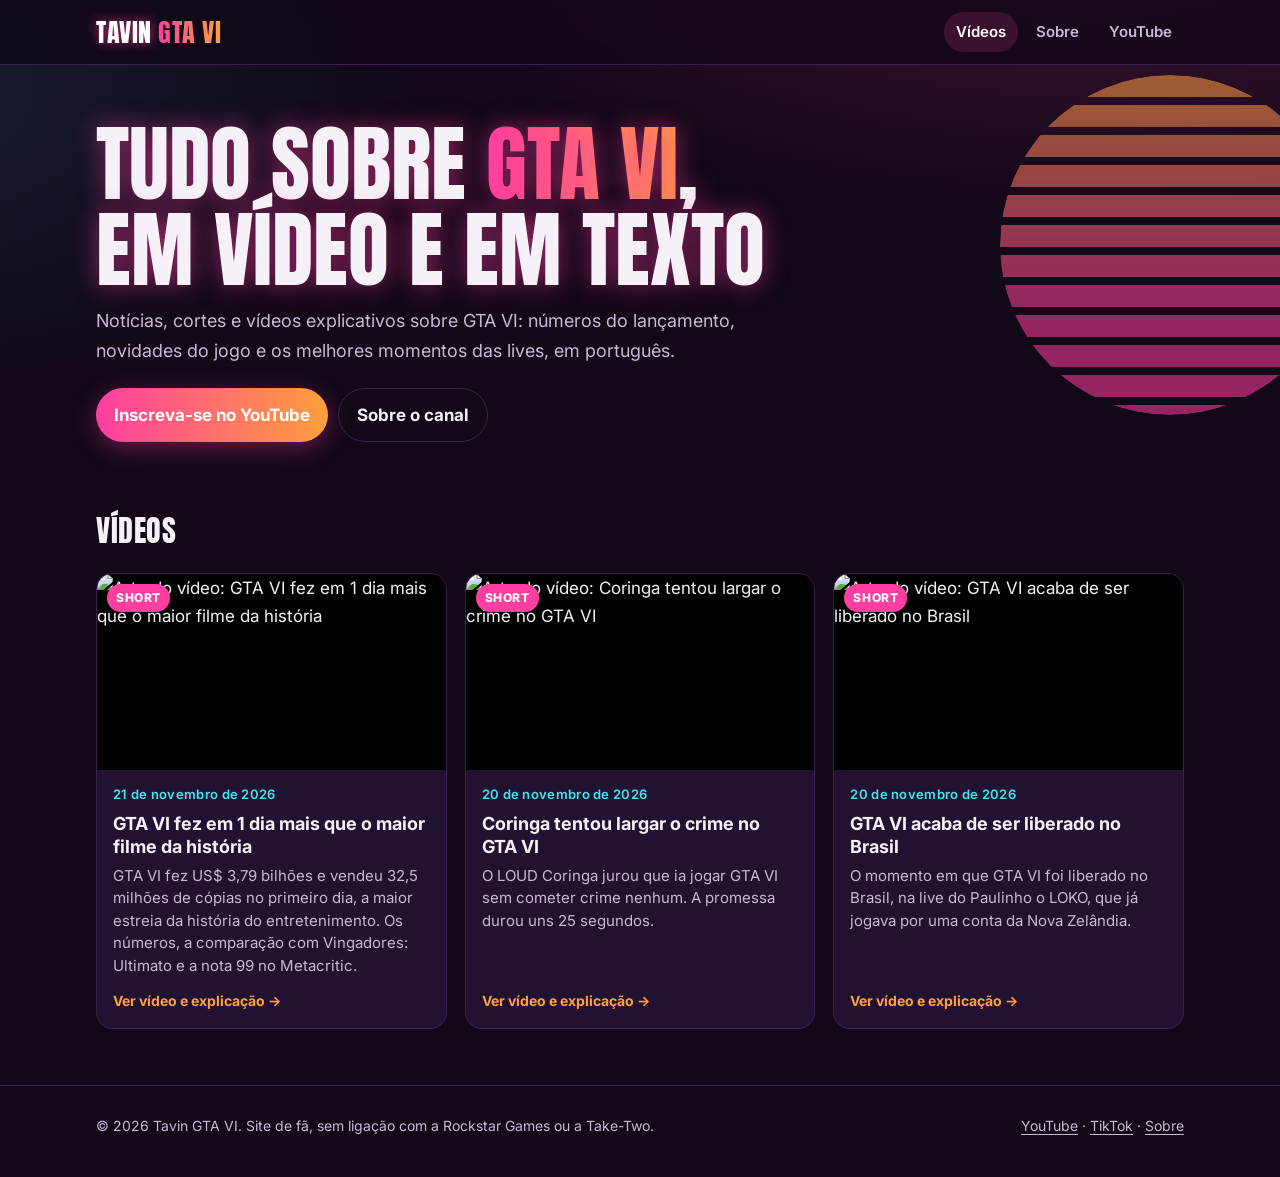
==== index.html @ d608da34 "Primeira versão do site do canal Tavin GTA VI" ====
<!doctype html>
<html lang="pt-BR">
<head>
<meta charset="utf-8">
<meta name="viewport" content="width=device-width, initial-scale=1">
<title>Tavin GTA VI: notícias, cortes e vídeos sobre GTA VI</title>
<meta name="description" content="Notícias, cortes e vídeos explicativos sobre GTA VI: números do lançamento, novidades do jogo e os melhores momentos das lives, em português.">
<link rel="canonical" href="https://tavingta6-ship-it.github.io/">
<meta name="theme-color" content="#120818">
<meta property="og:site_name" content="Tavin GTA VI">
<meta property="og:locale" content="pt_BR">
<meta property="og:type" content="website">
<meta property="og:title" content="Tavin GTA VI: notícias, cortes e vídeos sobre GTA VI">
<meta property="og:description" content="Notícias, cortes e vídeos explicativos sobre GTA VI: números do lançamento, novidades do jogo e os melhores momentos das lives, em português.">
<meta property="og:url" content="https://tavingta6-ship-it.github.io/">
<meta property="og:image" content="https://i.ytimg.com/vi/TZYpXtNRGCA/hqdefault.jpg">
<meta name="twitter:card" content="summary_large_image">
<link rel="icon" href="favicon.svg" type="image/svg+xml">
<link rel="preconnect" href="https://fonts.googleapis.com">
<link rel="preconnect" href="https://fonts.gstatic.com" crossorigin>
<link href="https://fonts.googleapis.com/css2?family=Anton&family=Inter:wght@400;500;600;700;800&display=swap" rel="stylesheet">
<link rel="stylesheet" href="estilo.css">
<script type="application/ld+json">{"@context": "https://schema.org", "@type": "WebSite", "name": "Tavin GTA VI", "url": "https://tavingta6-ship-it.github.io/", "inLanguage": "pt-BR", "description": "Notícias, cortes e vídeos explicativos sobre GTA VI: números do lançamento, novidades do jogo e os melhores momentos das lives, em português.", "publisher": {"@type": "Organization", "name": "Tavin GTA VI", "url": "https://tavingta6-ship-it.github.io/", "sameAs": ["https://www.youtube.com/@TavinGTAVI", "https://www.tiktok.com/@tavingta"]}}</script>
<script type="application/ld+json">{"@context": "https://schema.org", "@type": "ItemList", "itemListElement": [{"@type": "ListItem", "position": 1, "url": "https://tavingta6-ship-it.github.io/videos/gta-vi-fez-em-1-dia-mais-que-o-maior-filme-da-historia/"}, {"@type": "ListItem", "position": 2, "url": "https://tavingta6-ship-it.github.io/videos/coringa-tentou-largar-o-crime-no-gta-vi/"}, {"@type": "ListItem", "position": 3, "url": "https://tavingta6-ship-it.github.io/videos/gta-vi-acaba-de-ser-liberado-no-brasil/"}]}</script>
</head>
<body>
<a class="pular" href="#conteudo">Pular para o conteúdo</a>
<header class="topo"><div class="miolo">
<a class="marca" href="index.html">TAVIN <span>GTA VI</span></a>
<nav class="menu" aria-label="Menu principal"><a href="index.html" aria-current="page">Vídeos</a><a href="sobre.html">Sobre</a><a href="https://www.youtube.com/@TavinGTAVI" rel="noopener" target="_blank">YouTube</a></nav>
</div></header>
<main id="conteudo">
<section class="capa"><div class="sol" aria-hidden="true"></div><div class="miolo">
<h1>Tudo sobre <em>GTA VI</em>,<br>em vídeo e em texto</h1>
<p>Notícias, cortes e vídeos explicativos sobre GTA VI: números do lançamento, novidades do jogo e os melhores momentos das lives, em português.</p>
<div class="botoes"><a class="botao" href="https://www.youtube.com/@TavinGTAVI" rel="noopener" target="_blank">Inscreva-se no YouTube</a><a class="botao fantasma" href="sobre.html">Sobre o canal</a></div>
</div></section>
<section class="secao"><div class="miolo">
<h2>Vídeos</h2>
<div class="grade">
<a class="cartao" href="videos/gta-vi-fez-em-1-dia-mais-que-o-maior-filme-da-historia/">
<div class="arte"><img src="https://i.ytimg.com/vi/TZYpXtNRGCA/hqdefault.jpg" alt="Arte do vídeo: GTA VI fez em 1 dia mais que o maior filme da história" loading="lazy" width="480" height="360"><span class="selo">Short</span></div>
<div class="info"><time class="data" datetime="2026-11-21">21 de novembro de 2026</time><h3>GTA VI fez em 1 dia mais que o maior filme da história</h3><p>GTA VI fez US$ 3,79 bilhões e vendeu 32,5 milhões de cópias no primeiro dia, a maior estreia da história do entretenimento. Os números, a comparação com Vingadores: Ultimato e a nota 99 no Metacritic.</p><span class="mais">Ver vídeo e explicação →</span></div>
</a>
<a class="cartao" href="videos/coringa-tentou-largar-o-crime-no-gta-vi/">
<div class="arte"><img src="https://i.ytimg.com/vi/ps4J-AQ_UyA/hqdefault.jpg" alt="Arte do vídeo: Coringa tentou largar o crime no GTA VI" loading="lazy" width="480" height="360"><span class="selo">Short</span></div>
<div class="info"><time class="data" datetime="2026-11-20">20 de novembro de 2026</time><h3>Coringa tentou largar o crime no GTA VI</h3><p>O LOUD Coringa jurou que ia jogar GTA VI sem cometer crime nenhum. A promessa durou uns 25 segundos.</p><span class="mais">Ver vídeo e explicação →</span></div>
</a>
<a class="cartao" href="videos/gta-vi-acaba-de-ser-liberado-no-brasil/">
<div class="arte"><img src="https://i.ytimg.com/vi/I3eRaN7vvmM/hqdefault.jpg" alt="Arte do vídeo: GTA VI acaba de ser liberado no Brasil" loading="lazy" width="480" height="360"><span class="selo">Short</span></div>
<div class="info"><time class="data" datetime="2026-11-20">20 de novembro de 2026</time><h3>GTA VI acaba de ser liberado no Brasil</h3><p>O momento em que GTA VI foi liberado no Brasil, na live do Paulinho o LOKO, que já jogava por uma conta da Nova Zelândia.</p><span class="mais">Ver vídeo e explicação →</span></div>
</a>
</div></div></section>
</main>
<footer class="rodape"><div class="miolo">
<span>© 2026 Tavin GTA VI. Site de fã, sem ligação com a Rockstar Games ou a Take-Two.</span>
<span><a href="https://www.youtube.com/@TavinGTAVI" rel="noopener" target="_blank">YouTube</a> · <a href="https://www.tiktok.com/@tavingta" rel="noopener" target="_blank">TikTok</a> · <a href="sobre.html">Sobre</a></span>
</div></footer>
</body>
</html>
---- estilo.css ----
/* Tavin GTA VI — visual neon de Vice City (cores do canal: rosa #FF3EA0 e laranja #FFA03C sobre a noite) */
:root {
  --noite: #120818;
  --noite-2: #1d0f29;
  --cartao: #221231;
  --borda: #3a2150;
  --texto: #f6f1f8;
  --texto-2: #c9b9d6;
  --rosa: #ff3ea0;
  --laranja: #ffa03c;
  --ciano: #3ee8f0;
  --raio: 16px;
  --largura: 1120px;
  --titulo: "Anton", Impact, "Arial Narrow Bold", sans-serif;
  --corpo: "Inter", system-ui, -apple-system, "Segoe UI", Roboto, Arial, sans-serif;
}

* { box-sizing: border-box; }
html { -webkit-text-size-adjust: 100%; }
body {
  margin: 0;
  background: var(--noite);
  background-image:
    radial-gradient(1200px 500px at 85% -10%, rgba(255, 62, 160, .22), transparent 60%),
    radial-gradient(900px 500px at -10% 10%, rgba(62, 232, 240, .10), transparent 60%);
  background-attachment: fixed;
  color: var(--texto);
  font: 400 17px/1.65 var(--corpo);
  overflow-x: hidden;
}
img { max-width: 100%; display: block; }
a { color: var(--laranja); text-decoration-thickness: 1px; text-underline-offset: 3px; }
a:hover { color: var(--rosa); }
:focus-visible { outline: 3px solid var(--ciano); outline-offset: 3px; border-radius: 6px; }

.pular { position: absolute; left: -9999px; }
.pular:focus { left: 16px; top: 16px; background: var(--rosa); color: #fff; padding: 8px 14px; z-index: 10; }

.miolo { width: 100%; max-width: var(--largura); margin: 0 auto; padding: 0 16px; }

/* Topo */
.topo {
  position: sticky; top: 0; z-index: 5;
  background: rgba(18, 8, 24, .82);
  backdrop-filter: blur(10px);
  -webkit-backdrop-filter: blur(10px);
  border-bottom: 1px solid var(--borda);
}
.topo .miolo { display: flex; align-items: center; justify-content: space-between; gap: 12px; min-height: 64px; flex-wrap: wrap; }
.marca {
  font-family: var(--titulo); font-size: 26px; letter-spacing: .5px; text-decoration: none; color: #fff;
  text-shadow: 0 0 12px rgba(255, 62, 160, .75);
  white-space: nowrap;
}
.marca span {
  background: linear-gradient(90deg, var(--rosa), var(--laranja));
  -webkit-background-clip: text; background-clip: text; color: transparent; text-shadow: none;
}
.menu { display: flex; gap: 6px; flex-wrap: wrap; }
.menu a {
  color: var(--texto-2); text-decoration: none; font-weight: 600; font-size: 15px;
  padding: 8px 12px; border-radius: 999px;
}
.menu a:hover, .menu a[aria-current="page"] { color: #fff; background: rgba(255, 62, 160, .16); }

/* Capa da página inicial: pôr do sol de Vice City */
.capa { position: relative; overflow: hidden; padding: 56px 0 40px; }
.sol {
  position: absolute; right: -60px; top: 10px; width: 340px; height: 340px; border-radius: 50%;
  background: linear-gradient(180deg, var(--laranja) 0%, var(--rosa) 70%);
  opacity: .55; filter: blur(.3px);
  -webkit-mask: repeating-linear-gradient(180deg, #000 0 22px, transparent 22px 30px);
          mask: repeating-linear-gradient(180deg, #000 0 22px, transparent 22px 30px);
}
.capa h1 {
  position: relative; font-family: var(--titulo); font-weight: 400; line-height: 1.02;
  font-size: clamp(40px, 9vw, 84px); margin: 0 0 14px; text-transform: uppercase;
  text-shadow: 0 0 24px rgba(255, 62, 160, .55);
}
.capa h1 em {
  font-style: normal;
  background: linear-gradient(90deg, var(--rosa), var(--laranja));
  -webkit-background-clip: text; background-clip: text; color: transparent;
}
.capa p { position: relative; max-width: 640px; color: var(--texto-2); font-size: 18px; margin: 0 0 22px; }
.botoes { position: relative; display: flex; gap: 10px; flex-wrap: wrap; }
.botao {
  display: inline-flex; align-items: center; gap: 8px; text-decoration: none; font-weight: 700;
  padding: 12px 18px; border-radius: 999px; color: #fff;
  background: linear-gradient(90deg, var(--rosa), var(--laranja));
  box-shadow: 0 6px 24px rgba(255, 62, 160, .35);
}
.botao:hover { color: #fff; filter: brightness(1.08); }
.botao.fantasma { background: transparent; border: 1px solid var(--borda); box-shadow: none; color: var(--texto); }
.botao.fantasma:hover { border-color: var(--rosa); color: #fff; }

/* Lista de vídeos */
.secao { padding: 24px 0 56px; }
.secao h2 {
  font-family: var(--titulo); font-weight: 400; font-size: 30px; letter-spacing: .5px; margin: 0 0 18px;
  text-transform: uppercase;
}
.grade { display: grid; grid-template-columns: repeat(auto-fill, minmax(260px, 1fr)); gap: 18px; }
.cartao {
  display: flex; flex-direction: column; background: var(--cartao); border: 1px solid var(--borda);
  border-radius: var(--raio); overflow: hidden; text-decoration: none; color: var(--texto);
  transition: transform .15s ease, border-color .15s ease, box-shadow .15s ease;
}
.cartao:hover { transform: translateY(-3px); border-color: var(--rosa); box-shadow: 0 10px 30px rgba(255, 62, 160, .18); color: var(--texto); }
.cartao .arte { position: relative; aspect-ratio: 16 / 9; background: #000; overflow: hidden; }
.cartao .arte img { width: 100%; height: 100%; object-fit: cover; }
.selo {
  position: absolute; left: 10px; top: 10px; font-size: 12px; font-weight: 800; letter-spacing: .6px;
  text-transform: uppercase; padding: 4px 9px; border-radius: 999px; color: #fff; background: var(--rosa);
}
.selo.video { background: var(--laranja); color: #1b0b10; }
.cartao .info { padding: 14px 16px 16px; display: flex; flex-direction: column; gap: 6px; flex: 1; }
.cartao h3 { margin: 0; font-size: 18px; line-height: 1.3; }
.cartao p { margin: 0; color: var(--texto-2); font-size: 15px; line-height: 1.5; }
.data { color: var(--ciano); font-size: 13px; font-weight: 600; letter-spacing: .3px; }
.cartao .mais { margin-top: auto; padding-top: 6px; color: var(--laranja); font-weight: 700; font-size: 14px; }

/* Página do vídeo */
.trilha { font-size: 14px; color: var(--texto-2); padding: 18px 0 0; }
.trilha a { color: var(--texto-2); }
.artigo { padding: 12px 0 64px; }
.artigo h1 {
  font-family: var(--titulo); font-weight: 400; font-size: clamp(32px, 6vw, 52px); line-height: 1.08;
  margin: 8px 0 10px; text-transform: uppercase;
}
.meta { display: flex; gap: 14px; flex-wrap: wrap; color: var(--texto-2); font-size: 15px; margin-bottom: 22px; }
.meta .data { font-size: 15px; }
.layout-video { display: grid; grid-template-columns: 1fr; gap: 28px; align-items: start; }
.tela { width: 100%; border-radius: var(--raio); overflow: hidden; background: #000; border: 1px solid var(--borda); box-shadow: 0 16px 50px rgba(255, 62, 160, .16); }
.tela iframe { display: block; width: 100%; height: 100%; border: 0; }
.tela.horizontal { aspect-ratio: 16 / 9; }
.tela.vertical { aspect-ratio: 9 / 16; max-width: 380px; margin: 0 auto; }
.texto { max-width: 720px; }
.texto .resumo { font-size: 19px; color: #fff; font-weight: 500; }
.texto h2 { font-family: var(--titulo); font-weight: 400; font-size: 24px; text-transform: uppercase; margin: 30px 0 8px; color: var(--laranja); }
.texto ul { padding-left: 20px; }
.texto li { margin: 4px 0; word-break: break-word; }
.tags { display: flex; flex-wrap: wrap; gap: 8px; margin-top: 20px; }
.tags span { font-size: 13px; color: var(--texto-2); border: 1px solid var(--borda); padding: 4px 10px; border-radius: 999px; }
.assistir { margin-top: 18px; }
@media (min-width: 900px) {
  .layout-video.com-short { grid-template-columns: 380px 1fr; }
}

/* Sobre */
.sobre { max-width: 760px; padding: 32px 0 64px; }
.sobre h1 { font-family: var(--titulo); font-weight: 400; font-size: clamp(36px, 7vw, 60px); text-transform: uppercase; margin: 0 0 14px; }
.sobre h2 { font-family: var(--titulo); font-weight: 400; font-size: 26px; text-transform: uppercase; color: var(--laranja); margin: 30px 0 6px; }

.vazio { color: var(--texto-2); border: 1px dashed var(--borda); border-radius: var(--raio); padding: 24px; }

/* Rodapé */
.rodape { border-top: 1px solid var(--borda); padding: 28px 0 40px; color: var(--texto-2); font-size: 14px; }
.rodape .miolo { display: flex; justify-content: space-between; gap: 14px; flex-wrap: wrap; }
.rodape a { color: var(--texto-2); }
.rodape a:hover { color: var(--rosa); }

@media (max-width: 520px) {
  body { font-size: 16px; }
  .marca { font-size: 22px; }
  .menu a { padding: 7px 10px; font-size: 14px; }
  .sol { width: 200px; height: 200px; right: -90px; top: -20px; opacity: .3; }
  .capa { padding: 40px 0 28px; }
}
@media (prefers-reduced-motion: reduce) { .cartao { transition: none; } .cartao:hover { transform: none; } }
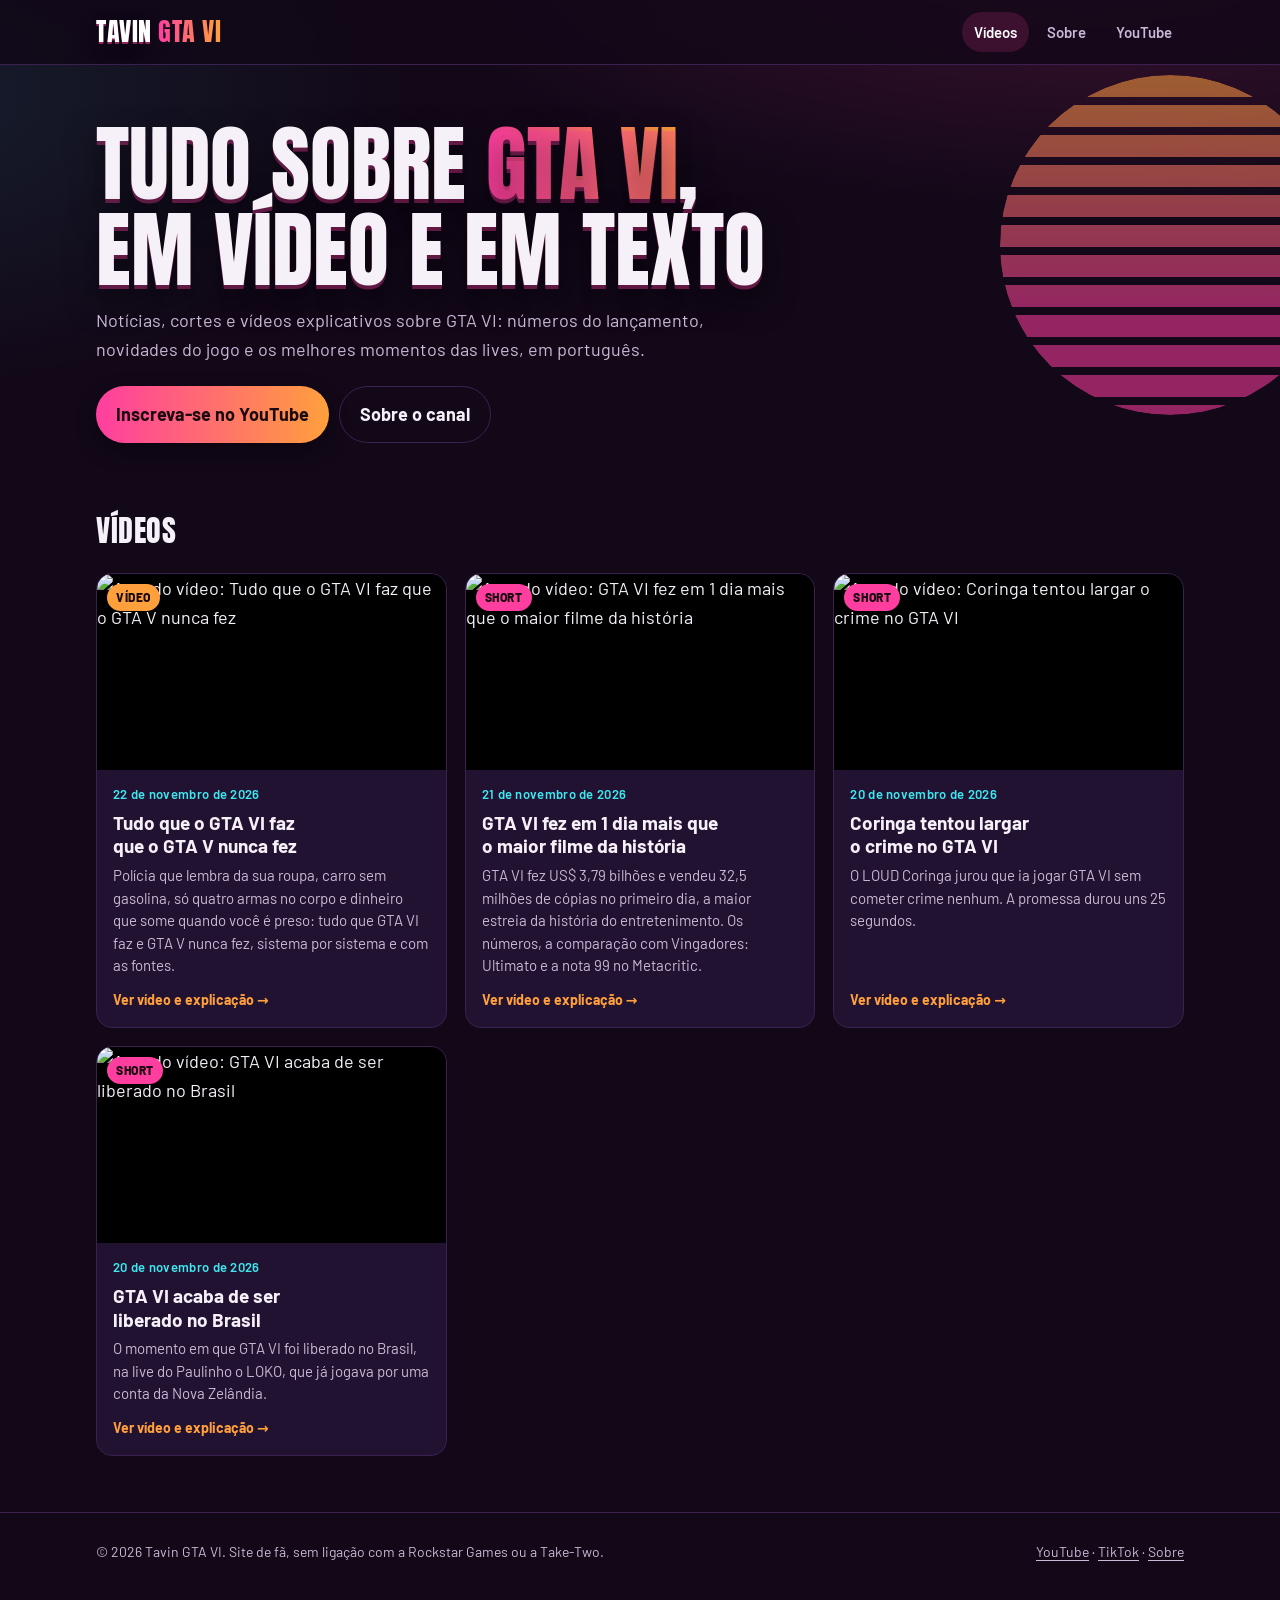
==== commit 7b9feb0d: "Polimento do visual com o Impeccable e vídeo completo GTA VI x GTA V" ====
--- a/index.html
+++ b/index.html
@@ -13,15 +13,15 @@
 <meta property="og:title" content="Tavin GTA VI: notícias, cortes e vídeos sobre GTA VI">
 <meta property="og:description" content="Notícias, cortes e vídeos explicativos sobre GTA VI: números do lançamento, novidades do jogo e os melhores momentos das lives, em português.">
 <meta property="og:url" content="https://tavingta6-ship-it.github.io/">
-<meta property="og:image" content="https://i.ytimg.com/vi/TZYpXtNRGCA/hqdefault.jpg">
+<meta property="og:image" content="https://i.ytimg.com/vi/JAlmN7jgZ2o/hqdefault.jpg">
 <meta name="twitter:card" content="summary_large_image">
 <link rel="icon" href="favicon.svg" type="image/svg+xml">
 <link rel="preconnect" href="https://fonts.googleapis.com">
 <link rel="preconnect" href="https://fonts.gstatic.com" crossorigin>
-<link href="https://fonts.googleapis.com/css2?family=Anton&family=Inter:wght@400;500;600;700;800&display=swap" rel="stylesheet">
+<link href="https://fonts.googleapis.com/css2?family=Anton&family=Barlow:wght@400;500;600;700;800&display=swap" rel="stylesheet">
 <link rel="stylesheet" href="estilo.css">
 <script type="application/ld+json">{"@context": "https://schema.org", "@type": "WebSite", "name": "Tavin GTA VI", "url": "https://tavingta6-ship-it.github.io/", "inLanguage": "pt-BR", "description": "Notícias, cortes e vídeos explicativos sobre GTA VI: números do lançamento, novidades do jogo e os melhores momentos das lives, em português.", "publisher": {"@type": "Organization", "name": "Tavin GTA VI", "url": "https://tavingta6-ship-it.github.io/", "sameAs": ["https://www.youtube.com/@TavinGTAVI", "https://www.tiktok.com/@tavingta"]}}</script>
-<script type="application/ld+json">{"@context": "https://schema.org", "@type": "ItemList", "itemListElement": [{"@type": "ListItem", "position": 1, "url": "https://tavingta6-ship-it.github.io/videos/gta-vi-fez-em-1-dia-mais-que-o-maior-filme-da-historia/"}, {"@type": "ListItem", "position": 2, "url": "https://tavingta6-ship-it.github.io/videos/coringa-tentou-largar-o-crime-no-gta-vi/"}, {"@type": "ListItem", "position": 3, "url": "https://tavingta6-ship-it.github.io/videos/gta-vi-acaba-de-ser-liberado-no-brasil/"}]}</script>
+<script type="application/ld+json">{"@context": "https://schema.org", "@type": "ItemList", "itemListElement": [{"@type": "ListItem", "position": 1, "url": "https://tavingta6-ship-it.github.io/videos/tudo-que-o-gta-vi-faz-que-o-gta-v-nunca-fez/"}, {"@type": "ListItem", "position": 2, "url": "https://tavingta6-ship-it.github.io/videos/gta-vi-fez-em-1-dia-mais-que-o-maior-filme-da-historia/"}, {"@type": "ListItem", "position": 3, "url": "https://tavingta6-ship-it.github.io/videos/coringa-tentou-largar-o-crime-no-gta-vi/"}, {"@type": "ListItem", "position": 4, "url": "https://tavingta6-ship-it.github.io/videos/gta-vi-acaba-de-ser-liberado-no-brasil/"}]}</script>
 </head>
 <body>
 <a class="pular" href="#conteudo">Pular para o conteúdo</a>
@@ -38,6 +38,10 @@
 <section class="secao"><div class="miolo">
 <h2>Vídeos</h2>
 <div class="grade">
+<a class="cartao" href="videos/tudo-que-o-gta-vi-faz-que-o-gta-v-nunca-fez/">
+<div class="arte"><img src="https://i.ytimg.com/vi/JAlmN7jgZ2o/hqdefault.jpg" alt="Arte do vídeo: Tudo que o GTA VI faz que o GTA V nunca fez" loading="lazy" width="480" height="360"><span class="selo video">Vídeo</span></div>
+<div class="info"><time class="data" datetime="2026-11-22">22 de novembro de 2026</time><h3>Tudo que o GTA VI faz que o GTA V nunca fez</h3><p>Polícia que lembra da sua roupa, carro sem gasolina, só quatro armas no corpo e dinheiro que some quando você é preso: tudo que GTA VI faz e GTA V nunca fez, sistema por sistema e com as fontes.</p><span class="mais">Ver vídeo e explicação →</span></div>
+</a>
 <a class="cartao" href="videos/gta-vi-fez-em-1-dia-mais-que-o-maior-filme-da-historia/">
 <div class="arte"><img src="https://i.ytimg.com/vi/TZYpXtNRGCA/hqdefault.jpg" alt="Arte do vídeo: GTA VI fez em 1 dia mais que o maior filme da história" loading="lazy" width="480" height="360"><span class="selo">Short</span></div>
 <div class="info"><time class="data" datetime="2026-11-21">21 de novembro de 2026</time><h3>GTA VI fez em 1 dia mais que o maior filme da história</h3><p>GTA VI fez US$ 3,79 bilhões e vendeu 32,5 milhões de cópias no primeiro dia, a maior estreia da história do entretenimento. Os números, a comparação com Vingadores: Ultimato e a nota 99 no Metacritic.</p><span class="mais">Ver vídeo e explicação →</span></div>
--- a/estilo.css
+++ b/estilo.css
@@ -1,4 +1,7 @@
-/* Tavin GTA VI — visual neon de Vice City (cores do canal: rosa #FF3EA0 e laranja #FFA03C sobre a noite) */
+/* Tavin GTA VI — visual neon de Vice City (cores do canal: rosa #FF3EA0 e laranja #FFA03C sobre a noite).
+   Polimento com o Impeccable (23/11/2026): contraste AA nos botões e selos, Barlow no corpo, neon só na marca e na
+   manchete (identidade do canal, igual às thumbs), sombras com profundidade em vez de halo, superfícies do navegador
+   (seleção, barra de rolagem, cursor) nas cores do canal. */
 :root {
   --noite: #120818;
   --noite-2: #1d0f29;
@@ -12,7 +15,8 @@
   --raio: 16px;
   --largura: 1120px;
   --titulo: "Anton", Impact, "Arial Narrow Bold", sans-serif;
-  --corpo: "Inter", system-ui, -apple-system, "Segoe UI", Roboto, Arial, sans-serif;
+  --corpo: "Barlow", system-ui, -apple-system, "Segoe UI", Roboto, Arial, sans-serif;
+  --tinta-escura: #1b0b10;
 }
 
 * { box-sizing: border-box; }
@@ -25,16 +29,23 @@
     radial-gradient(900px 500px at -10% 10%, rgba(62, 232, 240, .10), transparent 60%);
   background-attachment: fixed;
   color: var(--texto);
-  font: 400 17px/1.65 var(--corpo);
+  font: 400 18px/1.6 var(--corpo);
   overflow-x: hidden;
+  caret-color: var(--rosa);
+  scrollbar-color: var(--borda) var(--noite);
 }
+::selection { background: var(--rosa); color: var(--tinta-escura); }
+::-webkit-scrollbar { width: 12px; }
+::-webkit-scrollbar-track { background: var(--noite); }
+::-webkit-scrollbar-thumb { background: var(--borda); border-radius: 999px; border: 3px solid var(--noite); }
+::-webkit-scrollbar-thumb:hover { background: var(--rosa); }
 img { max-width: 100%; display: block; }
 a { color: var(--laranja); text-decoration-thickness: 1px; text-underline-offset: 3px; }
 a:hover { color: var(--rosa); }
 :focus-visible { outline: 3px solid var(--ciano); outline-offset: 3px; border-radius: 6px; }
 
 .pular { position: absolute; left: -9999px; }
-.pular:focus { left: 16px; top: 16px; background: var(--rosa); color: #fff; padding: 8px 14px; z-index: 10; }
+.pular:focus { left: 16px; top: 16px; background: var(--rosa); color: var(--tinta-escura); padding: 8px 14px; z-index: 10; }
 
 .miolo { width: 100%; max-width: var(--largura); margin: 0 auto; padding: 0 16px; }
 
@@ -49,7 +60,7 @@
 .topo .miolo { display: flex; align-items: center; justify-content: space-between; gap: 12px; min-height: 64px; flex-wrap: wrap; }
 .marca {
   font-family: var(--titulo); font-size: 26px; letter-spacing: .5px; text-decoration: none; color: #fff;
-  text-shadow: 0 0 12px rgba(255, 62, 160, .75);
+  text-shadow: 0 2px 0 rgba(255, 62, 160, .55), 0 6px 18px rgba(0, 0, 0, .45);
   white-space: nowrap;
 }
 .marca span {
@@ -75,7 +86,8 @@
 .capa h1 {
   position: relative; font-family: var(--titulo); font-weight: 400; line-height: 1.02;
   font-size: clamp(40px, 9vw, 84px); margin: 0 0 14px; text-transform: uppercase;
-  text-shadow: 0 0 24px rgba(255, 62, 160, .55);
+  text-shadow: 0 4px 0 rgba(255, 62, 160, .35), 0 14px 32px rgba(0, 0, 0, .5);
+  text-wrap: balance;
 }
 .capa h1 em {
   font-style: normal;
@@ -86,13 +98,14 @@
 .botoes { position: relative; display: flex; gap: 10px; flex-wrap: wrap; }
 .botao {
   display: inline-flex; align-items: center; gap: 8px; text-decoration: none; font-weight: 700;
-  padding: 12px 18px; border-radius: 999px; color: #fff;
+  padding: 13px 20px; border-radius: 999px; color: var(--tinta-escura);
   background: linear-gradient(90deg, var(--rosa), var(--laranja));
-  box-shadow: 0 6px 24px rgba(255, 62, 160, .35);
+  box-shadow: 0 8px 20px rgba(0, 0, 0, .35);
+  transition: transform .2s cubic-bezier(.16, 1, .3, 1), box-shadow .2s cubic-bezier(.16, 1, .3, 1);
 }
-.botao:hover { color: #fff; filter: brightness(1.08); }
+.botao:hover { color: var(--tinta-escura); transform: translateY(-2px); box-shadow: 0 12px 26px rgba(0, 0, 0, .45); }
 .botao.fantasma { background: transparent; border: 1px solid var(--borda); box-shadow: none; color: var(--texto); }
-.botao.fantasma:hover { border-color: var(--rosa); color: #fff; }
+.botao.fantasma:hover { border-color: var(--rosa); color: #fff; box-shadow: none; }
 
 /* Lista de vídeos */
 .secao { padding: 24px 0 56px; }
@@ -104,18 +117,18 @@
 .cartao {
   display: flex; flex-direction: column; background: var(--cartao); border: 1px solid var(--borda);
   border-radius: var(--raio); overflow: hidden; text-decoration: none; color: var(--texto);
-  transition: transform .15s ease, border-color .15s ease, box-shadow .15s ease;
+  transition: transform .25s cubic-bezier(.16, 1, .3, 1), border-color .2s ease, box-shadow .25s cubic-bezier(.16, 1, .3, 1);
 }
-.cartao:hover { transform: translateY(-3px); border-color: var(--rosa); box-shadow: 0 10px 30px rgba(255, 62, 160, .18); color: var(--texto); }
+.cartao:hover { transform: translateY(-3px); border-color: var(--rosa); box-shadow: 0 14px 30px rgba(0, 0, 0, .45); color: var(--texto); }
 .cartao .arte { position: relative; aspect-ratio: 16 / 9; background: #000; overflow: hidden; }
 .cartao .arte img { width: 100%; height: 100%; object-fit: cover; }
 .selo {
   position: absolute; left: 10px; top: 10px; font-size: 12px; font-weight: 800; letter-spacing: .6px;
-  text-transform: uppercase; padding: 4px 9px; border-radius: 999px; color: #fff; background: var(--rosa);
+  text-transform: uppercase; padding: 4px 9px; border-radius: 999px; color: var(--tinta-escura); background: var(--rosa);
 }
 .selo.video { background: var(--laranja); color: #1b0b10; }
 .cartao .info { padding: 14px 16px 16px; display: flex; flex-direction: column; gap: 6px; flex: 1; }
-.cartao h3 { margin: 0; font-size: 18px; line-height: 1.3; }
+.cartao h3 { margin: 0; font-size: 19px; line-height: 1.25; font-weight: 700; text-wrap: balance; }
 .cartao p { margin: 0; color: var(--texto-2); font-size: 15px; line-height: 1.5; }
 .data { color: var(--ciano); font-size: 13px; font-weight: 600; letter-spacing: .3px; }
 .cartao .mais { margin-top: auto; padding-top: 6px; color: var(--laranja); font-weight: 700; font-size: 14px; }
@@ -125,17 +138,18 @@
 .trilha a { color: var(--texto-2); }
 .artigo { padding: 12px 0 64px; }
 .artigo h1 {
+  text-wrap: balance;
   font-family: var(--titulo); font-weight: 400; font-size: clamp(32px, 6vw, 52px); line-height: 1.08;
   margin: 8px 0 10px; text-transform: uppercase;
 }
 .meta { display: flex; gap: 14px; flex-wrap: wrap; color: var(--texto-2); font-size: 15px; margin-bottom: 22px; }
 .meta .data { font-size: 15px; }
 .layout-video { display: grid; grid-template-columns: 1fr; gap: 28px; align-items: start; }
-.tela { width: 100%; border-radius: var(--raio); overflow: hidden; background: #000; border: 1px solid var(--borda); box-shadow: 0 16px 50px rgba(255, 62, 160, .16); }
+.tela { width: 100%; border-radius: var(--raio); overflow: hidden; background: #000; border: 1px solid var(--borda); box-shadow: 0 18px 44px rgba(0, 0, 0, .5); }
 .tela iframe { display: block; width: 100%; height: 100%; border: 0; }
 .tela.horizontal { aspect-ratio: 16 / 9; }
 .tela.vertical { aspect-ratio: 9 / 16; max-width: 380px; margin: 0 auto; }
-.texto { max-width: 720px; }
+.texto { max-width: 68ch; }
 .texto .resumo { font-size: 19px; color: #fff; font-weight: 500; }
 .texto h2 { font-family: var(--titulo); font-weight: 400; font-size: 24px; text-transform: uppercase; margin: 30px 0 8px; color: var(--laranja); }
 .texto ul { padding-left: 20px; }
@@ -167,4 +181,4 @@
   .sol { width: 200px; height: 200px; right: -90px; top: -20px; opacity: .3; }
   .capa { padding: 40px 0 28px; }
 }
-@media (prefers-reduced-motion: reduce) { .cartao { transition: none; } .cartao:hover { transform: none; } }
+@media (prefers-reduced-motion: reduce) { .cartao, .botao { transition: none; } .cartao:hover, .botao:hover { transform: none; } }
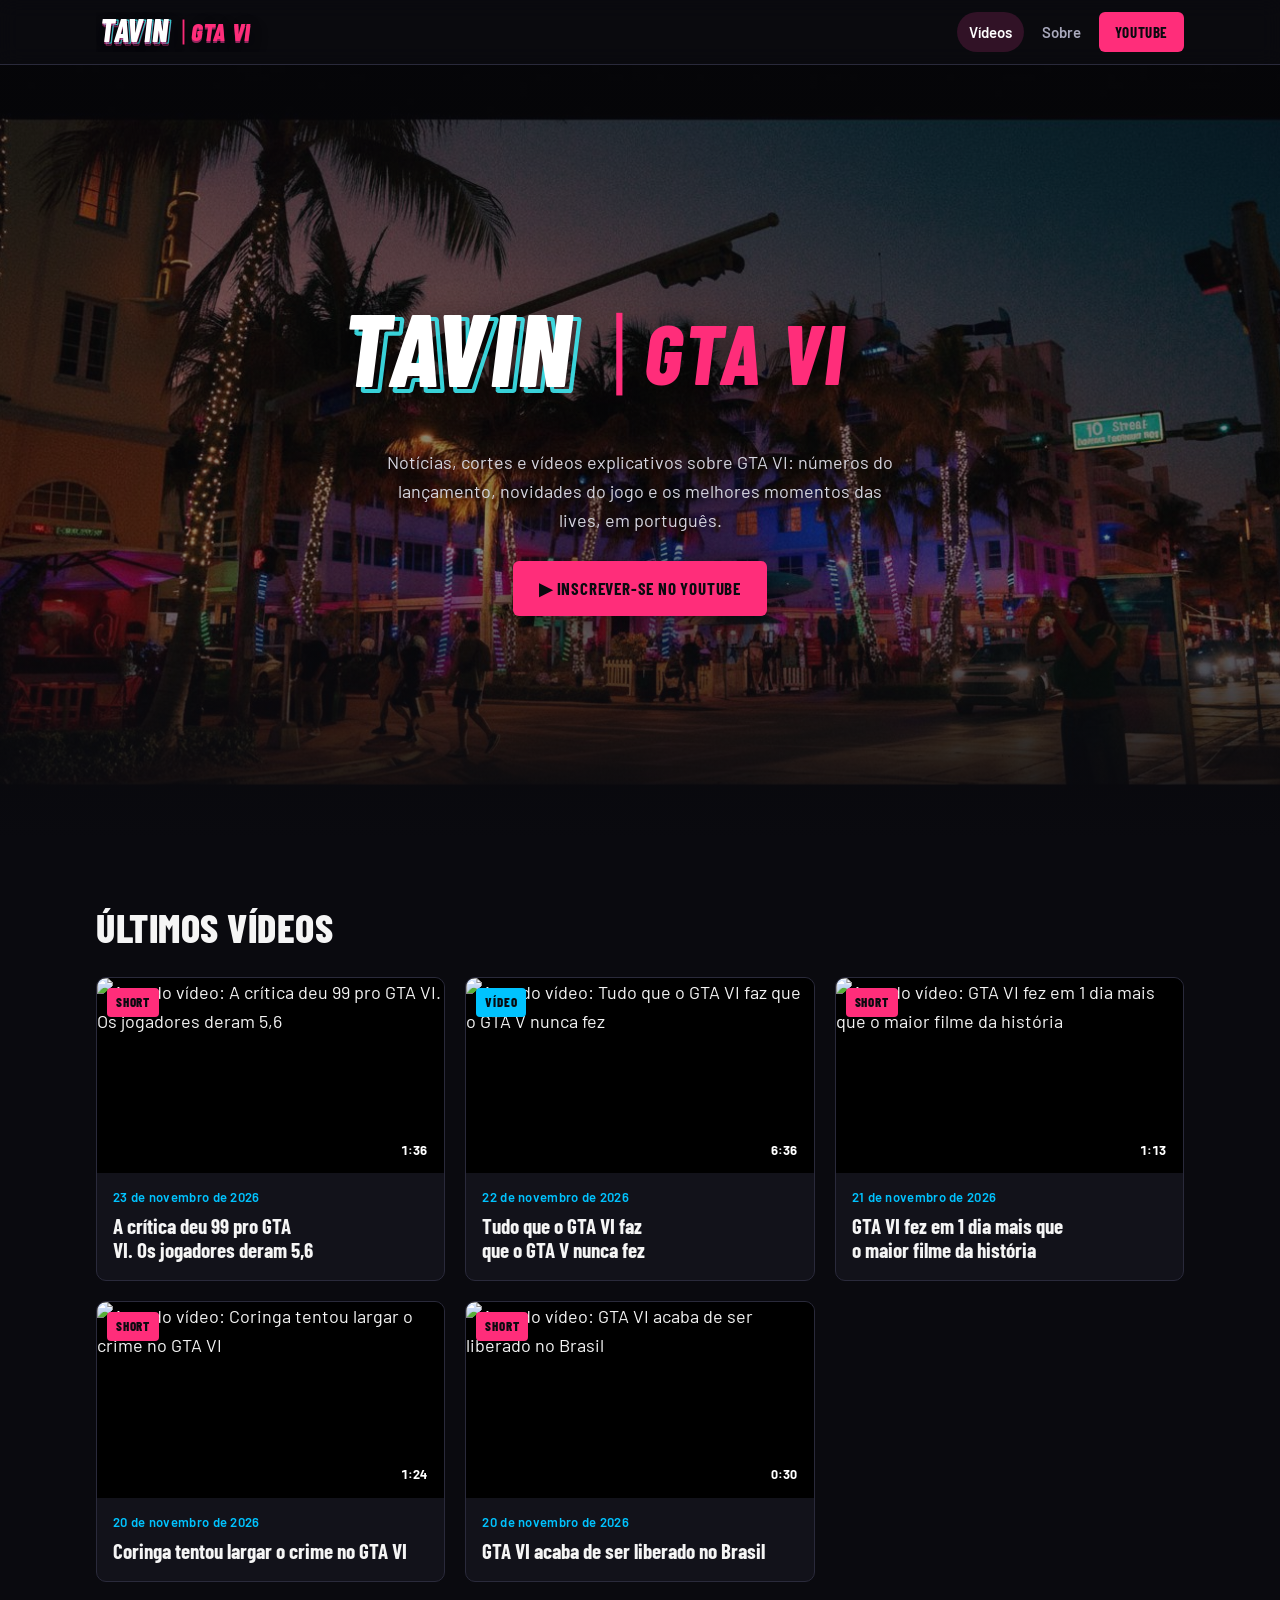
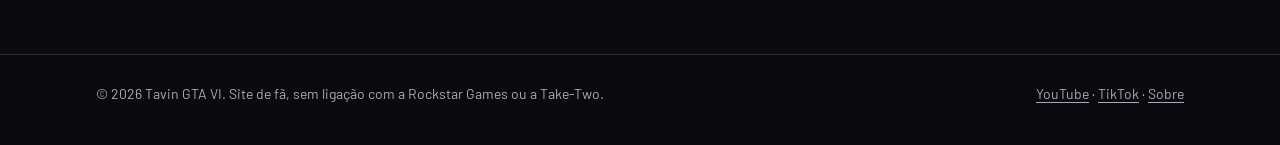
==== commit 77c80ba0: "Design do Airo com o logo novo TAVIN | GTA VI e Short da Crítica 99" ====
--- a/index.html
+++ b/index.html
@@ -6,53 +6,57 @@
 <title>Tavin GTA VI: notícias, cortes e vídeos sobre GTA VI</title>
 <meta name="description" content="Notícias, cortes e vídeos explicativos sobre GTA VI: números do lançamento, novidades do jogo e os melhores momentos das lives, em português.">
 <link rel="canonical" href="https://tavingta6-ship-it.github.io/">
-<meta name="theme-color" content="#120818">
+<meta name="theme-color" content="#0a0a0f">
 <meta property="og:site_name" content="Tavin GTA VI">
 <meta property="og:locale" content="pt_BR">
 <meta property="og:type" content="website">
 <meta property="og:title" content="Tavin GTA VI: notícias, cortes e vídeos sobre GTA VI">
 <meta property="og:description" content="Notícias, cortes e vídeos explicativos sobre GTA VI: números do lançamento, novidades do jogo e os melhores momentos das lives, em português.">
 <meta property="og:url" content="https://tavingta6-ship-it.github.io/">
-<meta property="og:image" content="https://i.ytimg.com/vi/JAlmN7jgZ2o/hqdefault.jpg">
+<meta property="og:image" content="https://i.ytimg.com/vi/UyLyuywE2Pw/hqdefault.jpg">
 <meta name="twitter:card" content="summary_large_image">
 <link rel="icon" href="favicon.svg" type="image/svg+xml">
 <link rel="preconnect" href="https://fonts.googleapis.com">
 <link rel="preconnect" href="https://fonts.gstatic.com" crossorigin>
-<link href="https://fonts.googleapis.com/css2?family=Anton&family=Barlow:wght@400;500;600;700;800&display=swap" rel="stylesheet">
+<link href="https://fonts.googleapis.com/css2?family=Barlow+Condensed:ital,wght@0,500;0,600;0,700;0,800;1,800&family=Barlow:wght@400;500;600;700&display=swap" rel="stylesheet">
 <link rel="stylesheet" href="estilo.css">
 <script type="application/ld+json">{"@context": "https://schema.org", "@type": "WebSite", "name": "Tavin GTA VI", "url": "https://tavingta6-ship-it.github.io/", "inLanguage": "pt-BR", "description": "Notícias, cortes e vídeos explicativos sobre GTA VI: números do lançamento, novidades do jogo e os melhores momentos das lives, em português.", "publisher": {"@type": "Organization", "name": "Tavin GTA VI", "url": "https://tavingta6-ship-it.github.io/", "sameAs": ["https://www.youtube.com/@TavinGTAVI", "https://www.tiktok.com/@tavingta"]}}</script>
-<script type="application/ld+json">{"@context": "https://schema.org", "@type": "ItemList", "itemListElement": [{"@type": "ListItem", "position": 1, "url": "https://tavingta6-ship-it.github.io/videos/tudo-que-o-gta-vi-faz-que-o-gta-v-nunca-fez/"}, {"@type": "ListItem", "position": 2, "url": "https://tavingta6-ship-it.github.io/videos/gta-vi-fez-em-1-dia-mais-que-o-maior-filme-da-historia/"}, {"@type": "ListItem", "position": 3, "url": "https://tavingta6-ship-it.github.io/videos/coringa-tentou-largar-o-crime-no-gta-vi/"}, {"@type": "ListItem", "position": 4, "url": "https://tavingta6-ship-it.github.io/videos/gta-vi-acaba-de-ser-liberado-no-brasil/"}]}</script>
+<script type="application/ld+json">{"@context": "https://schema.org", "@type": "ItemList", "itemListElement": [{"@type": "ListItem", "position": 1, "url": "https://tavingta6-ship-it.github.io/videos/a-critica-deu-99-pro-gta-vi-os-jogadores-deram-5-6/"}, {"@type": "ListItem", "position": 2, "url": "https://tavingta6-ship-it.github.io/videos/tudo-que-o-gta-vi-faz-que-o-gta-v-nunca-fez/"}, {"@type": "ListItem", "position": 3, "url": "https://tavingta6-ship-it.github.io/videos/gta-vi-fez-em-1-dia-mais-que-o-maior-filme-da-historia/"}, {"@type": "ListItem", "position": 4, "url": "https://tavingta6-ship-it.github.io/videos/coringa-tentou-largar-o-crime-no-gta-vi/"}, {"@type": "ListItem", "position": 5, "url": "https://tavingta6-ship-it.github.io/videos/gta-vi-acaba-de-ser-liberado-no-brasil/"}]}</script>
 </head>
 <body>
 <a class="pular" href="#conteudo">Pular para o conteúdo</a>
 <header class="topo"><div class="miolo">
-<a class="marca" href="index.html">TAVIN <span>GTA VI</span></a>
+<a class="marca" href="index.html"><svg class="logo" viewBox="0 0 300 64" role="img" aria-label="Tavin GTA VI"><text x="6" y="48" font-family="Barlow Condensed" font-style="italic" font-weight="800" font-size="50" fill="none" stroke="#3ee8f0" stroke-width="2" letter-spacing="2" opacity=".9" transform="translate(3,2)">TAVIN</text><text x="6" y="48" font-family="Barlow Condensed" font-style="italic" font-weight="800" font-size="50" fill="#fff" letter-spacing="2">TAVIN</text><path d="M140 12 v40" stroke="#ff2d7a" stroke-width="3"/><text x="152" y="47" font-family="Barlow Condensed" font-style="italic" font-weight="800" font-size="40" fill="#ff2d7a" letter-spacing="1">GTA VI</text></svg></a>
 <nav class="menu" aria-label="Menu principal"><a href="index.html" aria-current="page">Vídeos</a><a href="sobre.html">Sobre</a><a href="https://www.youtube.com/@TavinGTAVI" rel="noopener" target="_blank">YouTube</a></nav>
 </div></header>
 <main id="conteudo">
-<section class="capa"><div class="sol" aria-hidden="true"></div><div class="miolo">
-<h1>Tudo sobre <em>GTA VI</em>,<br>em vídeo e em texto</h1>
+<section class="capa"><div class="miolo">
+<h1><svg class="logo logo-capa" viewBox="0 0 300 64" role="img" aria-label="Tavin GTA VI: notícias, cortes e vídeos sobre GTA VI"><text x="6" y="48" font-family="Barlow Condensed" font-style="italic" font-weight="800" font-size="50" fill="none" stroke="#3ee8f0" stroke-width="2" letter-spacing="2" opacity=".9" transform="translate(3,2)">TAVIN</text><text x="6" y="48" font-family="Barlow Condensed" font-style="italic" font-weight="800" font-size="50" fill="#fff" letter-spacing="2">TAVIN</text><path d="M140 12 v40" stroke="#ff2d7a" stroke-width="3"/><text x="152" y="47" font-family="Barlow Condensed" font-style="italic" font-weight="800" font-size="40" fill="#ff2d7a" letter-spacing="1">GTA VI</text></svg></h1>
 <p>Notícias, cortes e vídeos explicativos sobre GTA VI: números do lançamento, novidades do jogo e os melhores momentos das lives, em português.</p>
-<div class="botoes"><a class="botao" href="https://www.youtube.com/@TavinGTAVI" rel="noopener" target="_blank">Inscreva-se no YouTube</a><a class="botao fantasma" href="sobre.html">Sobre o canal</a></div>
+<div class="botoes"><a class="botao" href="https://www.youtube.com/@TavinGTAVI" rel="noopener" target="_blank">▶ Inscrever-se no YouTube</a></div>
 </div></section>
-<section class="secao"><div class="miolo">
-<h2>Vídeos</h2>
+<section class="secao" id="videos"><div class="miolo">
+<h2>Últimos vídeos</h2>
 <div class="grade">
+<a class="cartao" href="videos/a-critica-deu-99-pro-gta-vi-os-jogadores-deram-5-6/">
+<div class="arte"><img src="https://i.ytimg.com/vi/UyLyuywE2Pw/hqdefault.jpg" alt="Arte do vídeo: A crítica deu 99 pro GTA VI. Os jogadores deram 5,6" loading="lazy" width="480" height="360"><span class="selo">Short</span><span class="duracao">1:36</span></div>
+<div class="info"><time class="data" datetime="2026-11-23">23 de novembro de 2026</time><h3>A crítica deu 99 pro GTA VI. Os jogadores deram 5,6</h3></div>
+</a>
 <a class="cartao" href="videos/tudo-que-o-gta-vi-faz-que-o-gta-v-nunca-fez/">
-<div class="arte"><img src="https://i.ytimg.com/vi/JAlmN7jgZ2o/hqdefault.jpg" alt="Arte do vídeo: Tudo que o GTA VI faz que o GTA V nunca fez" loading="lazy" width="480" height="360"><span class="selo video">Vídeo</span></div>
-<div class="info"><time class="data" datetime="2026-11-22">22 de novembro de 2026</time><h3>Tudo que o GTA VI faz que o GTA V nunca fez</h3><p>Polícia que lembra da sua roupa, carro sem gasolina, só quatro armas no corpo e dinheiro que some quando você é preso: tudo que GTA VI faz e GTA V nunca fez, sistema por sistema e com as fontes.</p><span class="mais">Ver vídeo e explicação →</span></div>
+<div class="arte"><img src="https://i.ytimg.com/vi/JAlmN7jgZ2o/hqdefault.jpg" alt="Arte do vídeo: Tudo que o GTA VI faz que o GTA V nunca fez" loading="lazy" width="480" height="360"><span class="selo video">Vídeo</span><span class="duracao">6:36</span></div>
+<div class="info"><time class="data" datetime="2026-11-22">22 de novembro de 2026</time><h3>Tudo que o GTA VI faz que o GTA V nunca fez</h3></div>
 </a>
 <a class="cartao" href="videos/gta-vi-fez-em-1-dia-mais-que-o-maior-filme-da-historia/">
-<div class="arte"><img src="https://i.ytimg.com/vi/TZYpXtNRGCA/hqdefault.jpg" alt="Arte do vídeo: GTA VI fez em 1 dia mais que o maior filme da história" loading="lazy" width="480" height="360"><span class="selo">Short</span></div>
-<div class="info"><time class="data" datetime="2026-11-21">21 de novembro de 2026</time><h3>GTA VI fez em 1 dia mais que o maior filme da história</h3><p>GTA VI fez US$ 3,79 bilhões e vendeu 32,5 milhões de cópias no primeiro dia, a maior estreia da história do entretenimento. Os números, a comparação com Vingadores: Ultimato e a nota 99 no Metacritic.</p><span class="mais">Ver vídeo e explicação →</span></div>
+<div class="arte"><img src="https://i.ytimg.com/vi/TZYpXtNRGCA/hqdefault.jpg" alt="Arte do vídeo: GTA VI fez em 1 dia mais que o maior filme da história" loading="lazy" width="480" height="360"><span class="selo">Short</span><span class="duracao">1:13</span></div>
+<div class="info"><time class="data" datetime="2026-11-21">21 de novembro de 2026</time><h3>GTA VI fez em 1 dia mais que o maior filme da história</h3></div>
 </a>
 <a class="cartao" href="videos/coringa-tentou-largar-o-crime-no-gta-vi/">
-<div class="arte"><img src="https://i.ytimg.com/vi/ps4J-AQ_UyA/hqdefault.jpg" alt="Arte do vídeo: Coringa tentou largar o crime no GTA VI" loading="lazy" width="480" height="360"><span class="selo">Short</span></div>
-<div class="info"><time class="data" datetime="2026-11-20">20 de novembro de 2026</time><h3>Coringa tentou largar o crime no GTA VI</h3><p>O LOUD Coringa jurou que ia jogar GTA VI sem cometer crime nenhum. A promessa durou uns 25 segundos.</p><span class="mais">Ver vídeo e explicação →</span></div>
+<div class="arte"><img src="https://i.ytimg.com/vi/ps4J-AQ_UyA/hqdefault.jpg" alt="Arte do vídeo: Coringa tentou largar o crime no GTA VI" loading="lazy" width="480" height="360"><span class="selo">Short</span><span class="duracao">1:24</span></div>
+<div class="info"><time class="data" datetime="2026-11-20">20 de novembro de 2026</time><h3>Coringa tentou largar o crime no GTA VI</h3></div>
 </a>
 <a class="cartao" href="videos/gta-vi-acaba-de-ser-liberado-no-brasil/">
-<div class="arte"><img src="https://i.ytimg.com/vi/I3eRaN7vvmM/hqdefault.jpg" alt="Arte do vídeo: GTA VI acaba de ser liberado no Brasil" loading="lazy" width="480" height="360"><span class="selo">Short</span></div>
-<div class="info"><time class="data" datetime="2026-11-20">20 de novembro de 2026</time><h3>GTA VI acaba de ser liberado no Brasil</h3><p>O momento em que GTA VI foi liberado no Brasil, na live do Paulinho o LOKO, que já jogava por uma conta da Nova Zelândia.</p><span class="mais">Ver vídeo e explicação →</span></div>
+<div class="arte"><img src="https://i.ytimg.com/vi/I3eRaN7vvmM/hqdefault.jpg" alt="Arte do vídeo: GTA VI acaba de ser liberado no Brasil" loading="lazy" width="480" height="360"><span class="selo">Short</span><span class="duracao">0:30</span></div>
+<div class="info"><time class="data" datetime="2026-11-20">20 de novembro de 2026</time><h3>GTA VI acaba de ser liberado no Brasil</h3></div>
 </a>
 </div></div></section>
 </main>
--- a/estilo.css
+++ b/estilo.css
@@ -3,20 +3,20 @@
    manchete (identidade do canal, igual às thumbs), sombras com profundidade em vez de halo, superfícies do navegador
    (seleção, barra de rolagem, cursor) nas cores do canal. */
 :root {
-  --noite: #120818;
-  --noite-2: #1d0f29;
-  --cartao: #221231;
-  --borda: #3a2150;
-  --texto: #f6f1f8;
-  --texto-2: #c9b9d6;
-  --rosa: #ff3ea0;
-  --laranja: #ffa03c;
-  --ciano: #3ee8f0;
-  --raio: 16px;
+  --noite: #0a0a0f;
+  --noite-2: #12121a;
+  --cartao: #12121a;
+  --borda: #2a2a3b;
+  --texto: #f5f5f5;
+  --texto-2: #a9a9bc;
+  --rosa: #ff2d7a;
+  --laranja: #ff2d7a;
+  --ciano: #00c3ff;
+  --raio: 10px;
   --largura: 1120px;
-  --titulo: "Anton", Impact, "Arial Narrow Bold", sans-serif;
+  --titulo: "Barlow Condensed", "Arial Narrow", sans-serif;
   --corpo: "Barlow", system-ui, -apple-system, "Segoe UI", Roboto, Arial, sans-serif;
-  --tinta-escura: #1b0b10;
+  --tinta-escura: #0a0a0f;
 }
 
 * { box-sizing: border-box; }
@@ -24,10 +24,6 @@
 body {
   margin: 0;
   background: var(--noite);
-  background-image:
-    radial-gradient(1200px 500px at 85% -10%, rgba(255, 62, 160, .22), transparent 60%),
-    radial-gradient(900px 500px at -10% 10%, rgba(62, 232, 240, .10), transparent 60%);
-  background-attachment: fixed;
   color: var(--texto);
   font: 400 18px/1.6 var(--corpo);
   overflow-x: hidden;
@@ -63,6 +59,7 @@
   text-shadow: 0 2px 0 rgba(255, 62, 160, .55), 0 6px 18px rgba(0, 0, 0, .45);
   white-space: nowrap;
 }
+.marca img { height: 40px; width: auto; display: block; }
 .marca span {
   background: linear-gradient(90deg, var(--rosa), var(--laranja));
   -webkit-background-clip: text; background-clip: text; color: transparent; text-shadow: none;
@@ -177,8 +174,55 @@
 @media (max-width: 520px) {
   body { font-size: 16px; }
   .marca { font-size: 22px; }
+  .marca img { height: 32px; }
   .menu a { padding: 7px 10px; font-size: 14px; }
   .sol { width: 200px; height: 200px; right: -90px; top: -20px; opacity: .3; }
   .capa { padding: 40px 0 28px; }
 }
 @media (prefers-reduced-motion: reduce) { .cartao, .botao { transition: none; } .cartao:hover, .botao:hover { transform: none; } }
+
+
+/* ===== Design do projeto no Airo (23/11/2026) ===== */
+.topo { background: rgba(10, 10, 15, .9); }
+.marca img { height: 44px; width: auto; }
+.menu { align-items: center; }
+.menu a[href*="youtube.com"] {
+  background: var(--rosa); color: var(--tinta-escura); font-family: var(--titulo); font-weight: 700;
+  text-transform: uppercase; letter-spacing: .6px; border-radius: 6px; padding: 8px 16px;
+}
+.menu a[href*="youtube.com"]:hover { background: #ff5a96; color: var(--tinta-escura); }
+.capa {
+  min-height: 86vh; display: flex; align-items: center; text-align: center; padding: 80px 0;
+  background: linear-gradient(180deg, rgba(10, 10, 15, .55), rgba(10, 10, 15, .45) 60%, var(--noite)), url("topo.jpg") center / cover no-repeat;
+}
+.capa .miolo { display: flex; flex-direction: column; align-items: center; }
+.capa h1 { margin: 0 0 18px; text-shadow: none; }
+.logo-capa { width: min(560px, 86vw); height: auto; }
+.capa p { margin: 0 auto 26px; color: #d6d6e0; max-width: 520px; text-shadow: 0 2px 8px rgba(0, 0, 0, .6); }
+.botoes { justify-content: center; }
+.botao {
+  background: var(--rosa); color: var(--tinta-escura); border-radius: 6px; font-family: var(--titulo);
+  text-transform: uppercase; letter-spacing: .8px; font-size: 17px; padding: 14px 26px;
+}
+.secao { padding: 56px 0 72px; }
+.secao h2 { font-family: var(--titulo); font-weight: 800; font-size: 40px; letter-spacing: .5px; }
+.grade { grid-template-columns: repeat(auto-fill, minmax(300px, 1fr)); gap: 20px; }
+.cartao { border-radius: var(--raio); }
+.cartao:hover { border-color: var(--rosa); }
+.selo { border-radius: 4px; font-family: var(--titulo); letter-spacing: .8px; font-size: 13px; }
+.selo.video { background: var(--ciano); color: var(--tinta-escura); }
+.duracao {
+  position: absolute; right: 10px; bottom: 10px; background: rgba(0, 0, 0, .8); color: #fff;
+  font-size: 13px; font-weight: 700; padding: 3px 7px; border-radius: 4px; font-variant-numeric: tabular-nums;
+}
+.cartao .info { padding: 14px 16px 18px; }
+.cartao h3 { font-family: var(--titulo); font-weight: 700; font-size: 21px; line-height: 1.15; }
+.data { color: var(--ciano); }
+.artigo h1, .sobre h1 { font-family: var(--titulo); font-weight: 800; letter-spacing: .3px; }
+.texto h2, .sobre h2 { font-family: var(--titulo); font-weight: 800; color: var(--rosa); }
+@media (max-width: 520px) { .capa { min-height: 70vh; } .marca img { height: 36px; } .secao h2 { font-size: 32px; } }
+
+/* logo novo TAVIN | GTA VI (23/11/2026) */
+.marca .logo { display: block; height: 40px; width: auto; }
+.logo-capa { width: min(620px, 88vw); height: auto; filter: drop-shadow(0 6px 18px rgba(0,0,0,.6)); }
+@media (max-width: 520px) { .marca .logo { height: 32px; } }
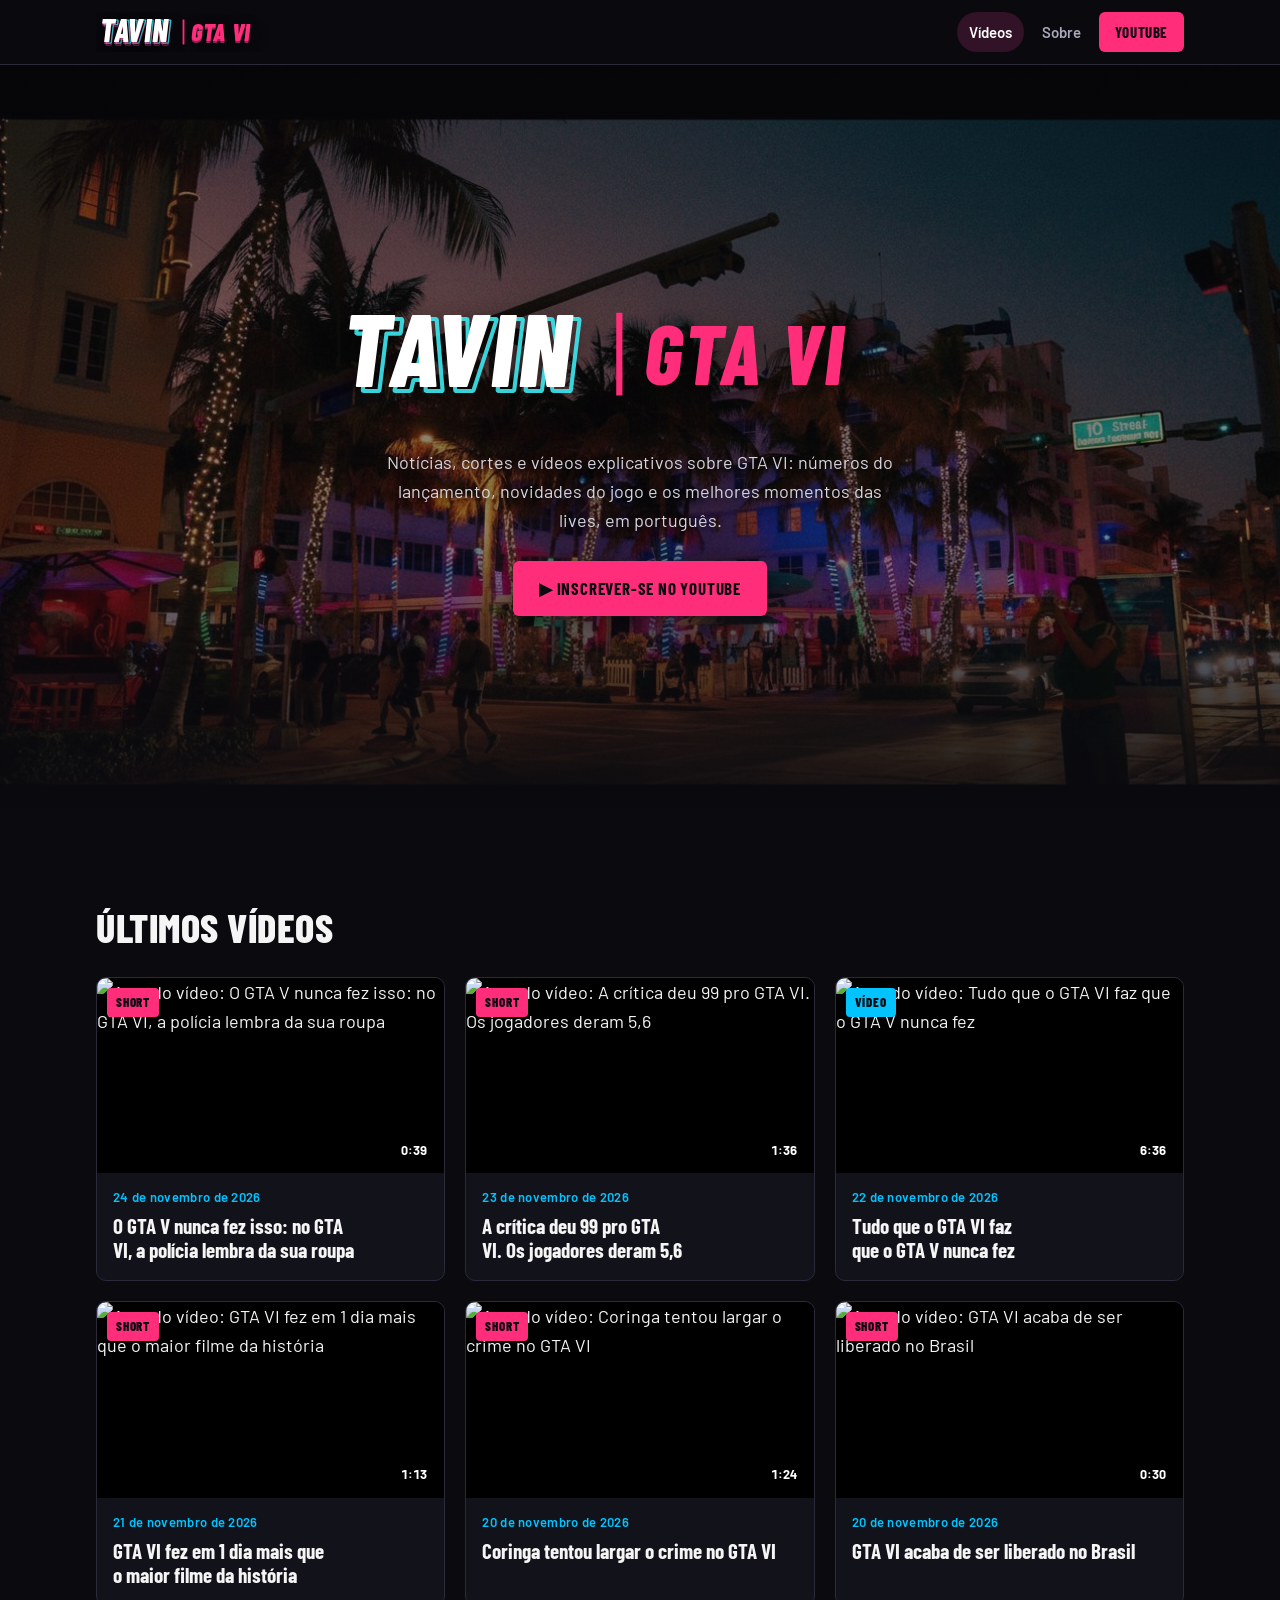
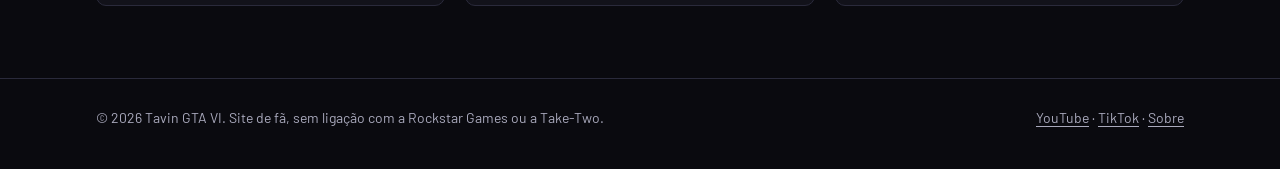
==== commit 0b299338: "Short: O GTA V nunca fez isso (24/11)" ====
--- a/index.html
+++ b/index.html
@@ -13,7 +13,7 @@
 <meta property="og:title" content="Tavin GTA VI: notícias, cortes e vídeos sobre GTA VI">
 <meta property="og:description" content="Notícias, cortes e vídeos explicativos sobre GTA VI: números do lançamento, novidades do jogo e os melhores momentos das lives, em português.">
 <meta property="og:url" content="https://tavingta6-ship-it.github.io/">
-<meta property="og:image" content="https://i.ytimg.com/vi/UyLyuywE2Pw/hqdefault.jpg">
+<meta property="og:image" content="https://i.ytimg.com/vi/tdsRnaqLj7Q/hqdefault.jpg">
 <meta name="twitter:card" content="summary_large_image">
 <link rel="icon" href="favicon.svg" type="image/svg+xml">
 <link rel="preconnect" href="https://fonts.googleapis.com">
@@ -21,7 +21,7 @@
 <link href="https://fonts.googleapis.com/css2?family=Barlow+Condensed:ital,wght@0,500;0,600;0,700;0,800;1,800&family=Barlow:wght@400;500;600;700&display=swap" rel="stylesheet">
 <link rel="stylesheet" href="estilo.css">
 <script type="application/ld+json">{"@context": "https://schema.org", "@type": "WebSite", "name": "Tavin GTA VI", "url": "https://tavingta6-ship-it.github.io/", "inLanguage": "pt-BR", "description": "Notícias, cortes e vídeos explicativos sobre GTA VI: números do lançamento, novidades do jogo e os melhores momentos das lives, em português.", "publisher": {"@type": "Organization", "name": "Tavin GTA VI", "url": "https://tavingta6-ship-it.github.io/", "sameAs": ["https://www.youtube.com/@TavinGTAVI", "https://www.tiktok.com/@tavingta"]}}</script>
-<script type="application/ld+json">{"@context": "https://schema.org", "@type": "ItemList", "itemListElement": [{"@type": "ListItem", "position": 1, "url": "https://tavingta6-ship-it.github.io/videos/a-critica-deu-99-pro-gta-vi-os-jogadores-deram-5-6/"}, {"@type": "ListItem", "position": 2, "url": "https://tavingta6-ship-it.github.io/videos/tudo-que-o-gta-vi-faz-que-o-gta-v-nunca-fez/"}, {"@type": "ListItem", "position": 3, "url": "https://tavingta6-ship-it.github.io/videos/gta-vi-fez-em-1-dia-mais-que-o-maior-filme-da-historia/"}, {"@type": "ListItem", "position": 4, "url": "https://tavingta6-ship-it.github.io/videos/coringa-tentou-largar-o-crime-no-gta-vi/"}, {"@type": "ListItem", "position": 5, "url": "https://tavingta6-ship-it.github.io/videos/gta-vi-acaba-de-ser-liberado-no-brasil/"}]}</script>
+<script type="application/ld+json">{"@context": "https://schema.org", "@type": "ItemList", "itemListElement": [{"@type": "ListItem", "position": 1, "url": "https://tavingta6-ship-it.github.io/videos/o-gta-v-nunca-fez-isso-no-gta-vi-a-policia-lembra-da-sua-roupa/"}, {"@type": "ListItem", "position": 2, "url": "https://tavingta6-ship-it.github.io/videos/a-critica-deu-99-pro-gta-vi-os-jogadores-deram-5-6/"}, {"@type": "ListItem", "position": 3, "url": "https://tavingta6-ship-it.github.io/videos/tudo-que-o-gta-vi-faz-que-o-gta-v-nunca-fez/"}, {"@type": "ListItem", "position": 4, "url": "https://tavingta6-ship-it.github.io/videos/gta-vi-fez-em-1-dia-mais-que-o-maior-filme-da-historia/"}, {"@type": "ListItem", "position": 5, "url": "https://tavingta6-ship-it.github.io/videos/coringa-tentou-largar-o-crime-no-gta-vi/"}, {"@type": "ListItem", "position": 6, "url": "https://tavingta6-ship-it.github.io/videos/gta-vi-acaba-de-ser-liberado-no-brasil/"}]}</script>
 </head>
 <body>
 <a class="pular" href="#conteudo">Pular para o conteúdo</a>
@@ -38,6 +38,10 @@
 <section class="secao" id="videos"><div class="miolo">
 <h2>Últimos vídeos</h2>
 <div class="grade">
+<a class="cartao" href="videos/o-gta-v-nunca-fez-isso-no-gta-vi-a-policia-lembra-da-sua-roupa/">
+<div class="arte"><img src="https://i.ytimg.com/vi/tdsRnaqLj7Q/hqdefault.jpg" alt="Arte do vídeo: O GTA V nunca fez isso: no GTA VI, a polícia lembra da sua roupa" loading="lazy" width="480" height="360"><span class="selo">Short</span><span class="duracao">0:39</span></div>
+<div class="info"><time class="data" datetime="2026-11-24">24 de novembro de 2026</time><h3>O GTA V nunca fez isso: no GTA VI, a polícia lembra da sua roupa</h3></div>
+</a>
 <a class="cartao" href="videos/a-critica-deu-99-pro-gta-vi-os-jogadores-deram-5-6/">
 <div class="arte"><img src="https://i.ytimg.com/vi/UyLyuywE2Pw/hqdefault.jpg" alt="Arte do vídeo: A crítica deu 99 pro GTA VI. Os jogadores deram 5,6" loading="lazy" width="480" height="360"><span class="selo">Short</span><span class="duracao">1:36</span></div>
 <div class="info"><time class="data" datetime="2026-11-23">23 de novembro de 2026</time><h3>A crítica deu 99 pro GTA VI. Os jogadores deram 5,6</h3></div>
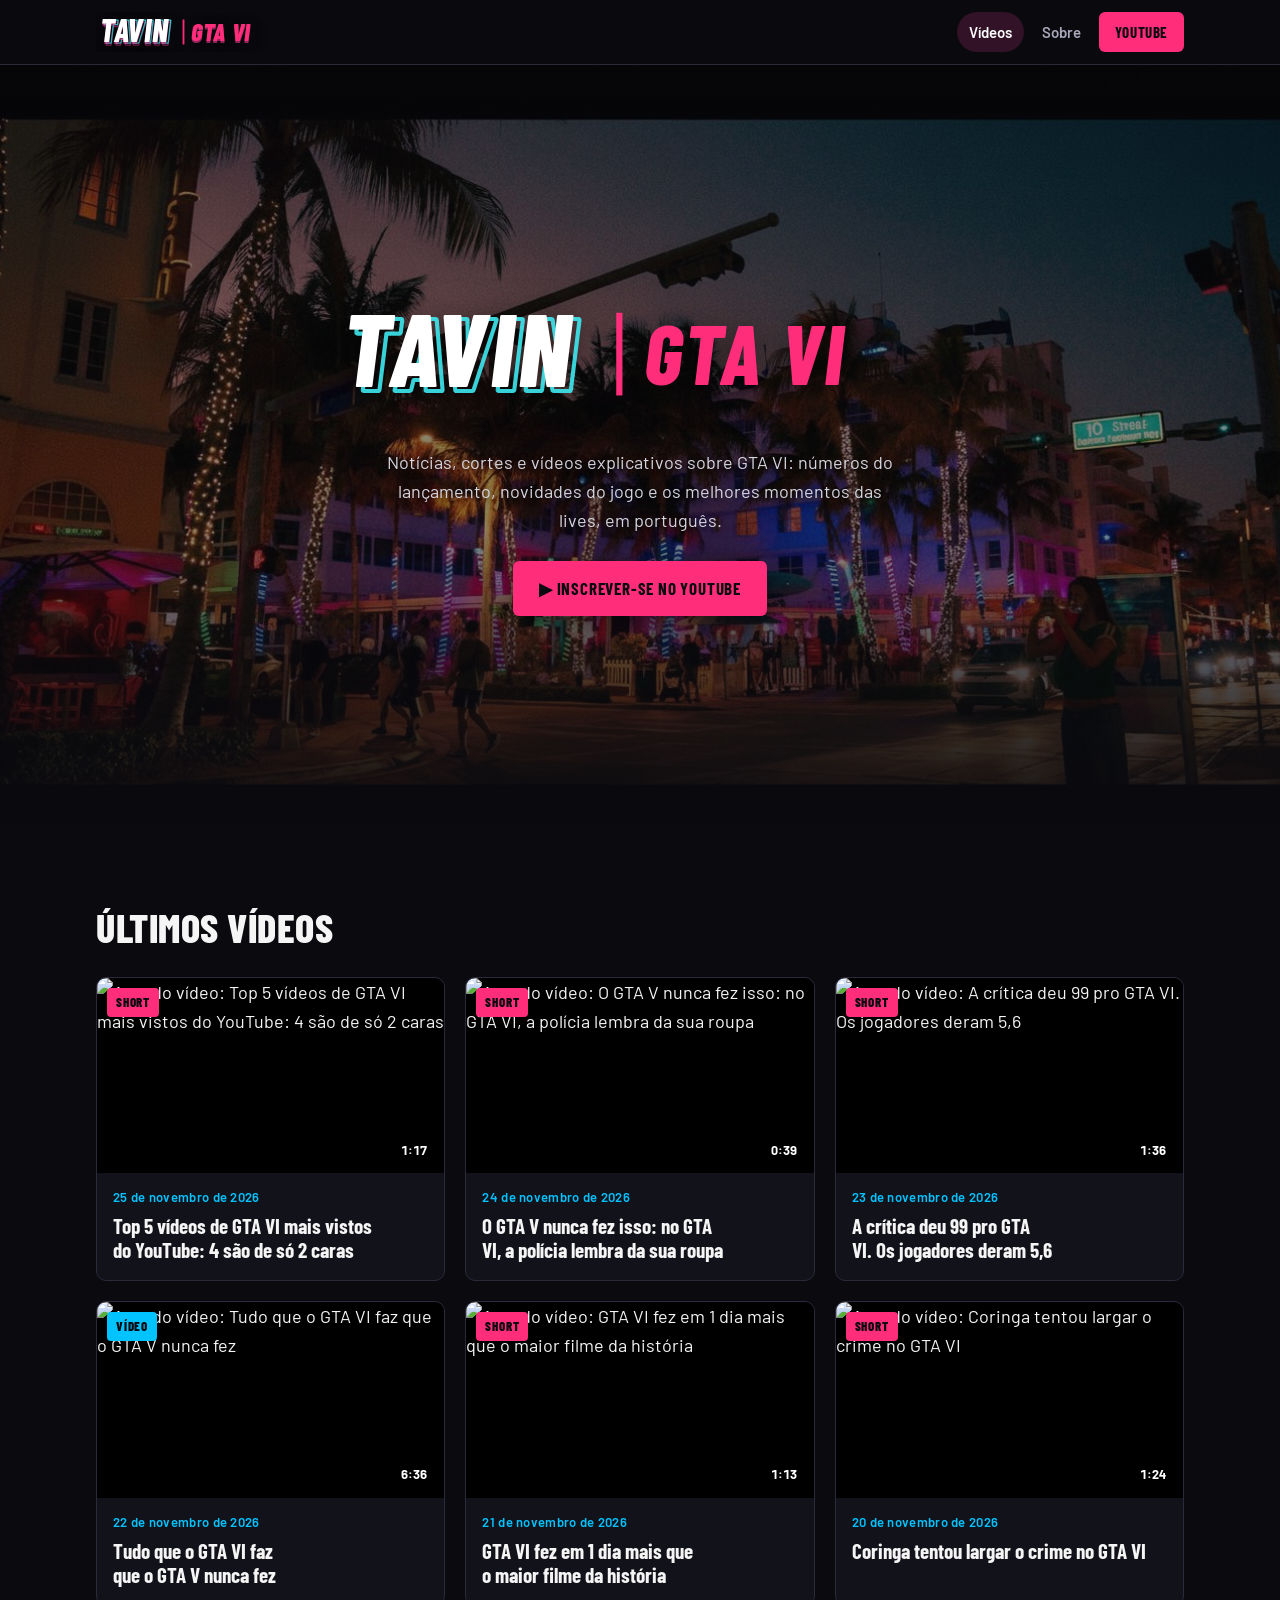
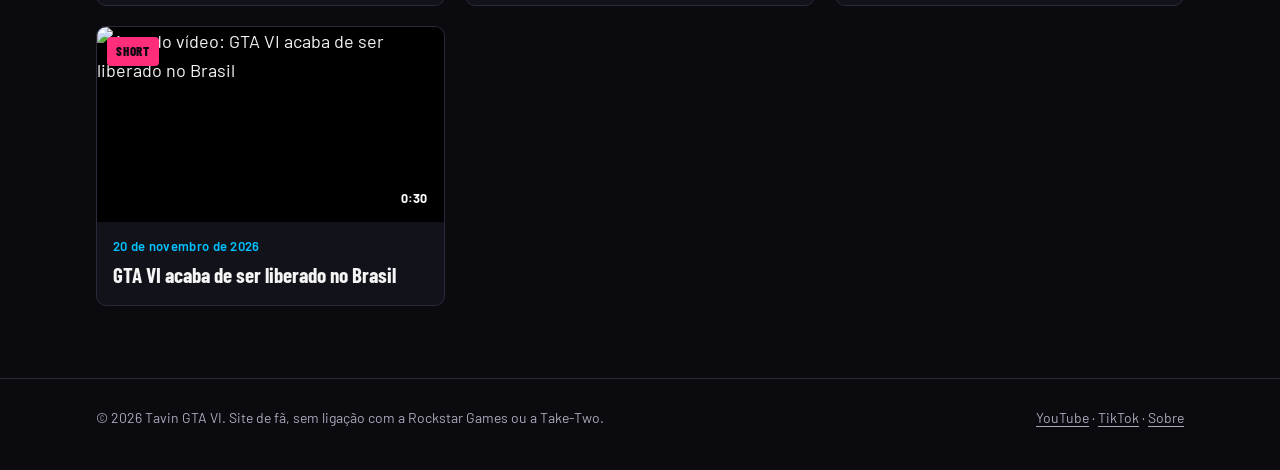
==== commit 803f2458: "Short: Top 5 vídeos de GTA VI mais vistos (25/11)" ====
--- a/index.html
+++ b/index.html
@@ -13,7 +13,7 @@
 <meta property="og:title" content="Tavin GTA VI: notícias, cortes e vídeos sobre GTA VI">
 <meta property="og:description" content="Notícias, cortes e vídeos explicativos sobre GTA VI: números do lançamento, novidades do jogo e os melhores momentos das lives, em português.">
 <meta property="og:url" content="https://tavingta6-ship-it.github.io/">
-<meta property="og:image" content="https://i.ytimg.com/vi/tdsRnaqLj7Q/hqdefault.jpg">
+<meta property="og:image" content="https://i.ytimg.com/vi/I22lBcOvKuc/hqdefault.jpg">
 <meta name="twitter:card" content="summary_large_image">
 <link rel="icon" href="favicon.svg" type="image/svg+xml">
 <link rel="preconnect" href="https://fonts.googleapis.com">
@@ -21,7 +21,7 @@
 <link href="https://fonts.googleapis.com/css2?family=Barlow+Condensed:ital,wght@0,500;0,600;0,700;0,800;1,800&family=Barlow:wght@400;500;600;700&display=swap" rel="stylesheet">
 <link rel="stylesheet" href="estilo.css">
 <script type="application/ld+json">{"@context": "https://schema.org", "@type": "WebSite", "name": "Tavin GTA VI", "url": "https://tavingta6-ship-it.github.io/", "inLanguage": "pt-BR", "description": "Notícias, cortes e vídeos explicativos sobre GTA VI: números do lançamento, novidades do jogo e os melhores momentos das lives, em português.", "publisher": {"@type": "Organization", "name": "Tavin GTA VI", "url": "https://tavingta6-ship-it.github.io/", "sameAs": ["https://www.youtube.com/@TavinGTAVI", "https://www.tiktok.com/@tavingta"]}}</script>
-<script type="application/ld+json">{"@context": "https://schema.org", "@type": "ItemList", "itemListElement": [{"@type": "ListItem", "position": 1, "url": "https://tavingta6-ship-it.github.io/videos/o-gta-v-nunca-fez-isso-no-gta-vi-a-policia-lembra-da-sua-roupa/"}, {"@type": "ListItem", "position": 2, "url": "https://tavingta6-ship-it.github.io/videos/a-critica-deu-99-pro-gta-vi-os-jogadores-deram-5-6/"}, {"@type": "ListItem", "position": 3, "url": "https://tavingta6-ship-it.github.io/videos/tudo-que-o-gta-vi-faz-que-o-gta-v-nunca-fez/"}, {"@type": "ListItem", "position": 4, "url": "https://tavingta6-ship-it.github.io/videos/gta-vi-fez-em-1-dia-mais-que-o-maior-filme-da-historia/"}, {"@type": "ListItem", "position": 5, "url": "https://tavingta6-ship-it.github.io/videos/coringa-tentou-largar-o-crime-no-gta-vi/"}, {"@type": "ListItem", "position": 6, "url": "https://tavingta6-ship-it.github.io/videos/gta-vi-acaba-de-ser-liberado-no-brasil/"}]}</script>
+<script type="application/ld+json">{"@context": "https://schema.org", "@type": "ItemList", "itemListElement": [{"@type": "ListItem", "position": 1, "url": "https://tavingta6-ship-it.github.io/videos/top-5-videos-de-gta-vi-mais-vistos-do-youtube-4-sao-de-so-2-caras/"}, {"@type": "ListItem", "position": 2, "url": "https://tavingta6-ship-it.github.io/videos/o-gta-v-nunca-fez-isso-no-gta-vi-a-policia-lembra-da-sua-roupa/"}, {"@type": "ListItem", "position": 3, "url": "https://tavingta6-ship-it.github.io/videos/a-critica-deu-99-pro-gta-vi-os-jogadores-deram-5-6/"}, {"@type": "ListItem", "position": 4, "url": "https://tavingta6-ship-it.github.io/videos/tudo-que-o-gta-vi-faz-que-o-gta-v-nunca-fez/"}, {"@type": "ListItem", "position": 5, "url": "https://tavingta6-ship-it.github.io/videos/gta-vi-fez-em-1-dia-mais-que-o-maior-filme-da-historia/"}, {"@type": "ListItem", "position": 6, "url": "https://tavingta6-ship-it.github.io/videos/coringa-tentou-largar-o-crime-no-gta-vi/"}, {"@type": "ListItem", "position": 7, "url": "https://tavingta6-ship-it.github.io/videos/gta-vi-acaba-de-ser-liberado-no-brasil/"}]}</script>
 </head>
 <body>
 <a class="pular" href="#conteudo">Pular para o conteúdo</a>
@@ -38,6 +38,10 @@
 <section class="secao" id="videos"><div class="miolo">
 <h2>Últimos vídeos</h2>
 <div class="grade">
+<a class="cartao" href="videos/top-5-videos-de-gta-vi-mais-vistos-do-youtube-4-sao-de-so-2-caras/">
+<div class="arte"><img src="https://i.ytimg.com/vi/I22lBcOvKuc/hqdefault.jpg" alt="Arte do vídeo: Top 5 vídeos de GTA VI mais vistos do YouTube: 4 são de só 2 caras" loading="lazy" width="480" height="360"><span class="selo">Short</span><span class="duracao">1:17</span></div>
+<div class="info"><time class="data" datetime="2026-11-25">25 de novembro de 2026</time><h3>Top 5 vídeos de GTA VI mais vistos do YouTube: 4 são de só 2 caras</h3></div>
+</a>
 <a class="cartao" href="videos/o-gta-v-nunca-fez-isso-no-gta-vi-a-policia-lembra-da-sua-roupa/">
 <div class="arte"><img src="https://i.ytimg.com/vi/tdsRnaqLj7Q/hqdefault.jpg" alt="Arte do vídeo: O GTA V nunca fez isso: no GTA VI, a polícia lembra da sua roupa" loading="lazy" width="480" height="360"><span class="selo">Short</span><span class="duracao">0:39</span></div>
 <div class="info"><time class="data" datetime="2026-11-24">24 de novembro de 2026</time><h3>O GTA V nunca fez isso: no GTA VI, a polícia lembra da sua roupa</h3></div>
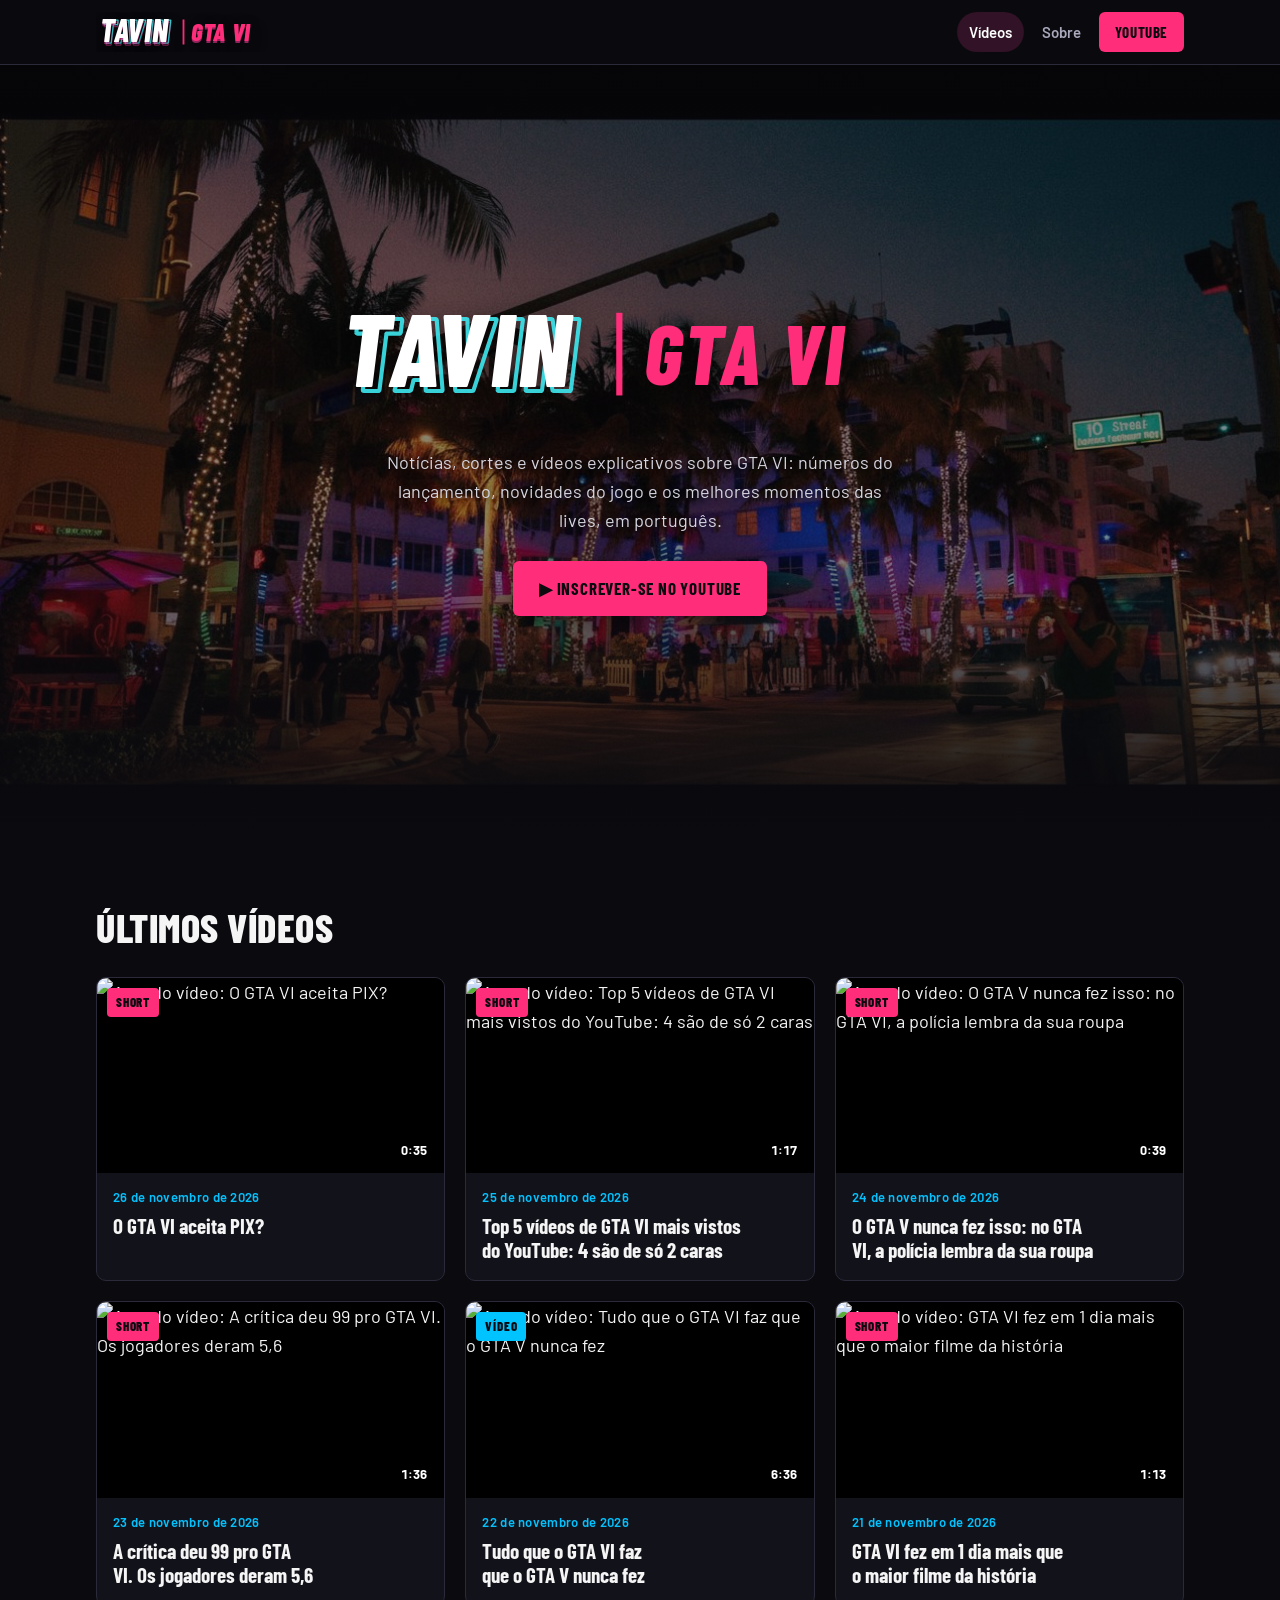
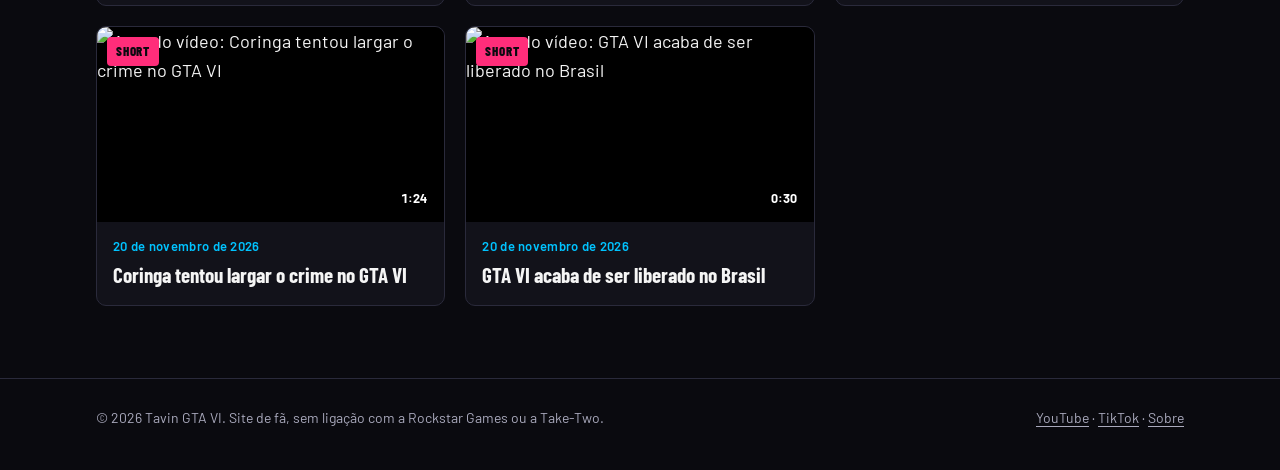
==== commit 3945e2ae: "Short novo: O GTA VI aceita PIX?" ====
--- a/index.html
+++ b/index.html
@@ -13,7 +13,7 @@
 <meta property="og:title" content="Tavin GTA VI: notícias, cortes e vídeos sobre GTA VI">
 <meta property="og:description" content="Notícias, cortes e vídeos explicativos sobre GTA VI: números do lançamento, novidades do jogo e os melhores momentos das lives, em português.">
 <meta property="og:url" content="https://tavingta6-ship-it.github.io/">
-<meta property="og:image" content="https://i.ytimg.com/vi/I22lBcOvKuc/hqdefault.jpg">
+<meta property="og:image" content="https://i.ytimg.com/vi/Krl8prGnSy4/hqdefault.jpg">
 <meta name="twitter:card" content="summary_large_image">
 <link rel="icon" href="favicon.svg" type="image/svg+xml">
 <link rel="preconnect" href="https://fonts.googleapis.com">
@@ -21,7 +21,7 @@
 <link href="https://fonts.googleapis.com/css2?family=Barlow+Condensed:ital,wght@0,500;0,600;0,700;0,800;1,800&family=Barlow:wght@400;500;600;700&display=swap" rel="stylesheet">
 <link rel="stylesheet" href="estilo.css">
 <script type="application/ld+json">{"@context": "https://schema.org", "@type": "WebSite", "name": "Tavin GTA VI", "url": "https://tavingta6-ship-it.github.io/", "inLanguage": "pt-BR", "description": "Notícias, cortes e vídeos explicativos sobre GTA VI: números do lançamento, novidades do jogo e os melhores momentos das lives, em português.", "publisher": {"@type": "Organization", "name": "Tavin GTA VI", "url": "https://tavingta6-ship-it.github.io/", "sameAs": ["https://www.youtube.com/@TavinGTAVI", "https://www.tiktok.com/@tavingta"]}}</script>
-<script type="application/ld+json">{"@context": "https://schema.org", "@type": "ItemList", "itemListElement": [{"@type": "ListItem", "position": 1, "url": "https://tavingta6-ship-it.github.io/videos/top-5-videos-de-gta-vi-mais-vistos-do-youtube-4-sao-de-so-2-caras/"}, {"@type": "ListItem", "position": 2, "url": "https://tavingta6-ship-it.github.io/videos/o-gta-v-nunca-fez-isso-no-gta-vi-a-policia-lembra-da-sua-roupa/"}, {"@type": "ListItem", "position": 3, "url": "https://tavingta6-ship-it.github.io/videos/a-critica-deu-99-pro-gta-vi-os-jogadores-deram-5-6/"}, {"@type": "ListItem", "position": 4, "url": "https://tavingta6-ship-it.github.io/videos/tudo-que-o-gta-vi-faz-que-o-gta-v-nunca-fez/"}, {"@type": "ListItem", "position": 5, "url": "https://tavingta6-ship-it.github.io/videos/gta-vi-fez-em-1-dia-mais-que-o-maior-filme-da-historia/"}, {"@type": "ListItem", "position": 6, "url": "https://tavingta6-ship-it.github.io/videos/coringa-tentou-largar-o-crime-no-gta-vi/"}, {"@type": "ListItem", "position": 7, "url": "https://tavingta6-ship-it.github.io/videos/gta-vi-acaba-de-ser-liberado-no-brasil/"}]}</script>
+<script type="application/ld+json">{"@context": "https://schema.org", "@type": "ItemList", "itemListElement": [{"@type": "ListItem", "position": 1, "url": "https://tavingta6-ship-it.github.io/videos/o-gta-vi-aceita-pix/"}, {"@type": "ListItem", "position": 2, "url": "https://tavingta6-ship-it.github.io/videos/top-5-videos-de-gta-vi-mais-vistos-do-youtube-4-sao-de-so-2-caras/"}, {"@type": "ListItem", "position": 3, "url": "https://tavingta6-ship-it.github.io/videos/o-gta-v-nunca-fez-isso-no-gta-vi-a-policia-lembra-da-sua-roupa/"}, {"@type": "ListItem", "position": 4, "url": "https://tavingta6-ship-it.github.io/videos/a-critica-deu-99-pro-gta-vi-os-jogadores-deram-5-6/"}, {"@type": "ListItem", "position": 5, "url": "https://tavingta6-ship-it.github.io/videos/tudo-que-o-gta-vi-faz-que-o-gta-v-nunca-fez/"}, {"@type": "ListItem", "position": 6, "url": "https://tavingta6-ship-it.github.io/videos/gta-vi-fez-em-1-dia-mais-que-o-maior-filme-da-historia/"}, {"@type": "ListItem", "position": 7, "url": "https://tavingta6-ship-it.github.io/videos/coringa-tentou-largar-o-crime-no-gta-vi/"}, {"@type": "ListItem", "position": 8, "url": "https://tavingta6-ship-it.github.io/videos/gta-vi-acaba-de-ser-liberado-no-brasil/"}]}</script>
 </head>
 <body>
 <a class="pular" href="#conteudo">Pular para o conteúdo</a>
@@ -38,6 +38,10 @@
 <section class="secao" id="videos"><div class="miolo">
 <h2>Últimos vídeos</h2>
 <div class="grade">
+<a class="cartao" href="videos/o-gta-vi-aceita-pix/">
+<div class="arte"><img src="https://i.ytimg.com/vi/Krl8prGnSy4/hqdefault.jpg" alt="Arte do vídeo: O GTA VI aceita PIX?" loading="lazy" width="480" height="360"><span class="selo">Short</span><span class="duracao">0:35</span></div>
+<div class="info"><time class="data" datetime="2026-11-26">26 de novembro de 2026</time><h3>O GTA VI aceita PIX?</h3></div>
+</a>
 <a class="cartao" href="videos/top-5-videos-de-gta-vi-mais-vistos-do-youtube-4-sao-de-so-2-caras/">
 <div class="arte"><img src="https://i.ytimg.com/vi/I22lBcOvKuc/hqdefault.jpg" alt="Arte do vídeo: Top 5 vídeos de GTA VI mais vistos do YouTube: 4 são de só 2 caras" loading="lazy" width="480" height="360"><span class="selo">Short</span><span class="duracao">1:17</span></div>
 <div class="info"><time class="data" datetime="2026-11-25">25 de novembro de 2026</time><h3>Top 5 vídeos de GTA VI mais vistos do YouTube: 4 são de só 2 caras</h3></div>
